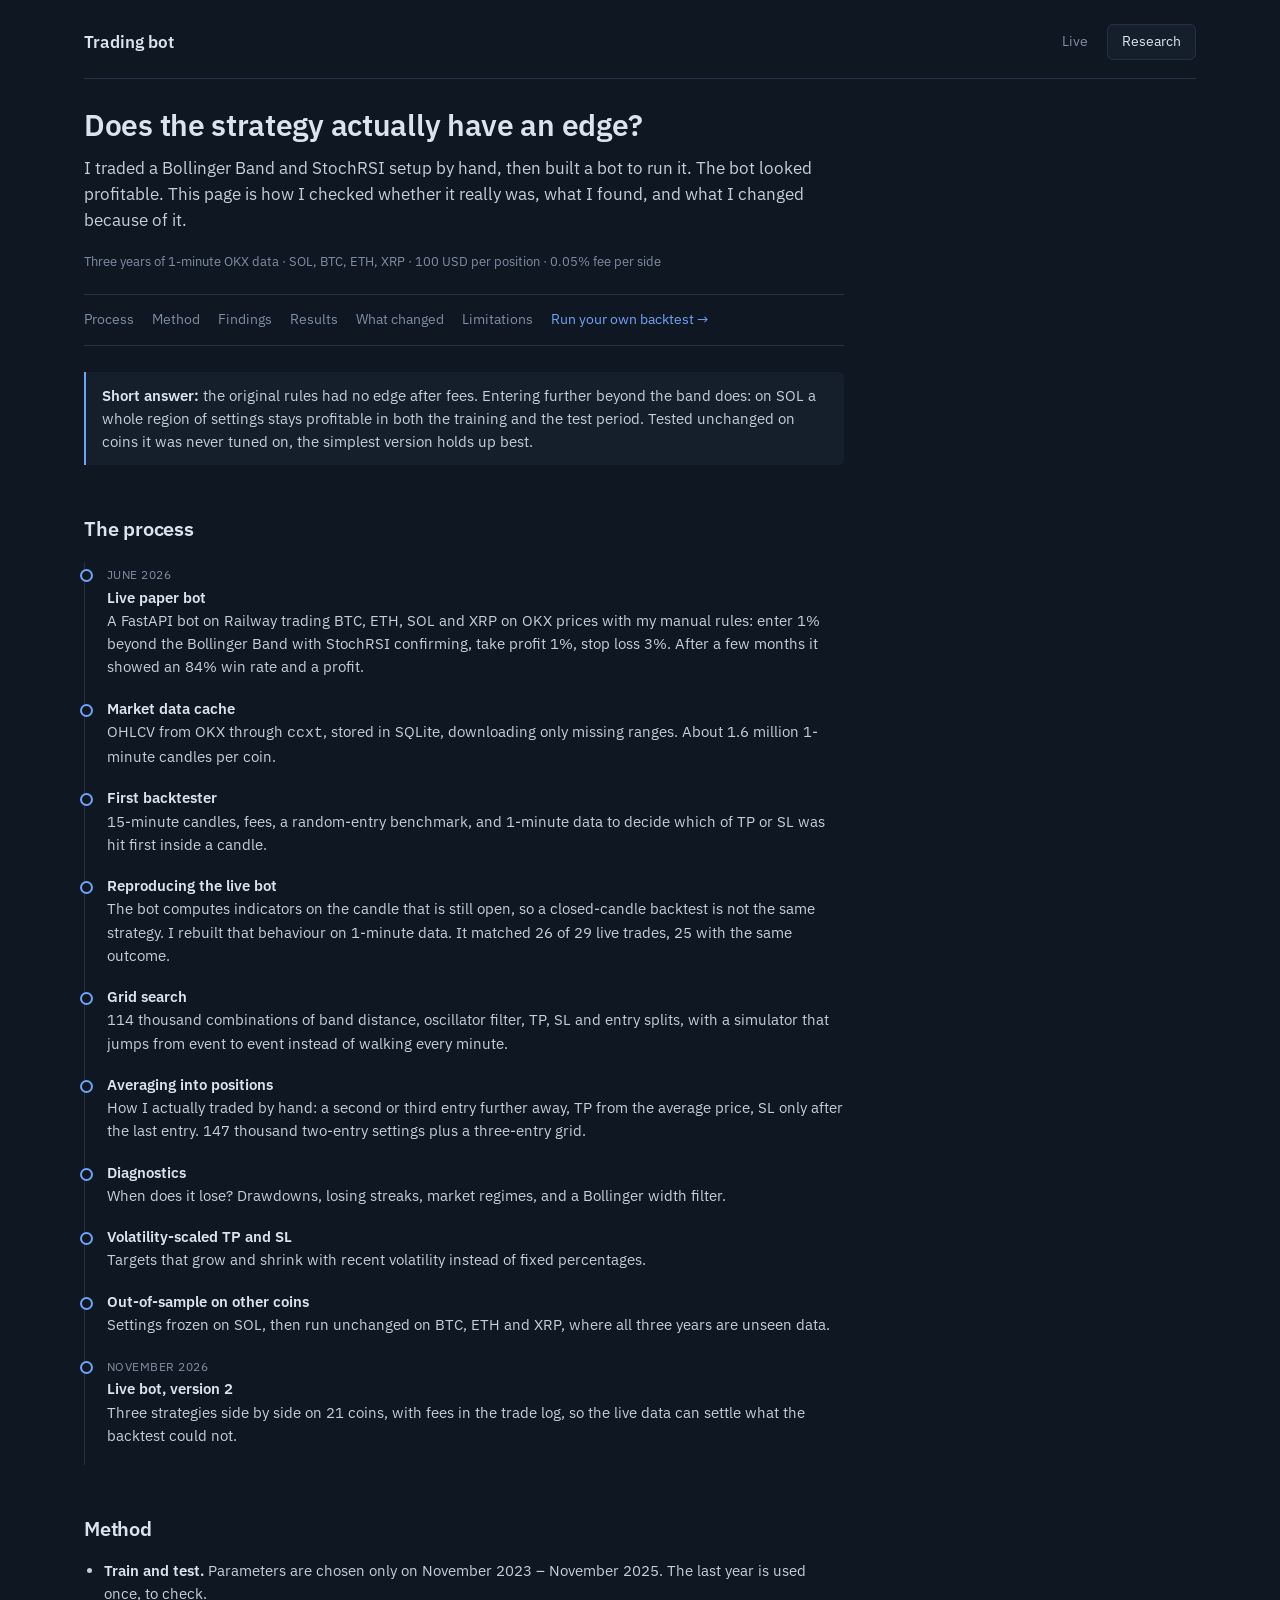
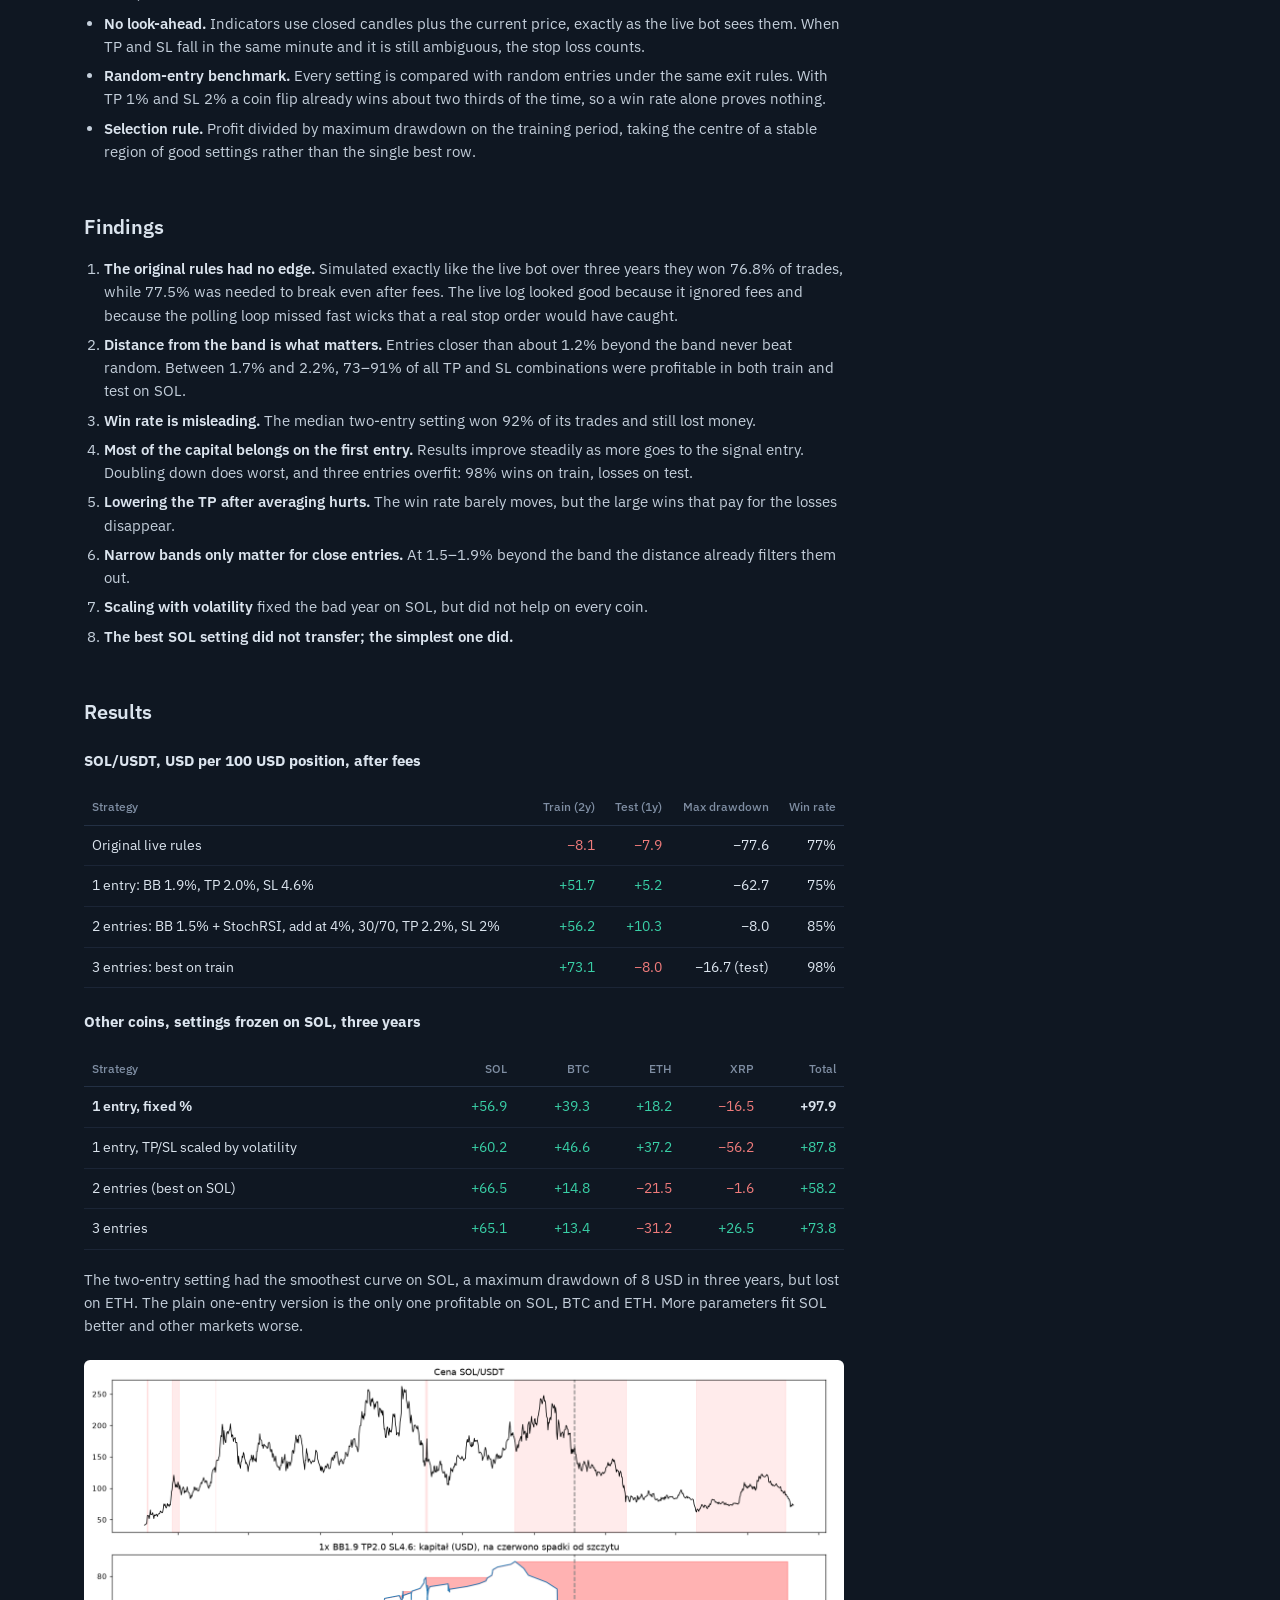
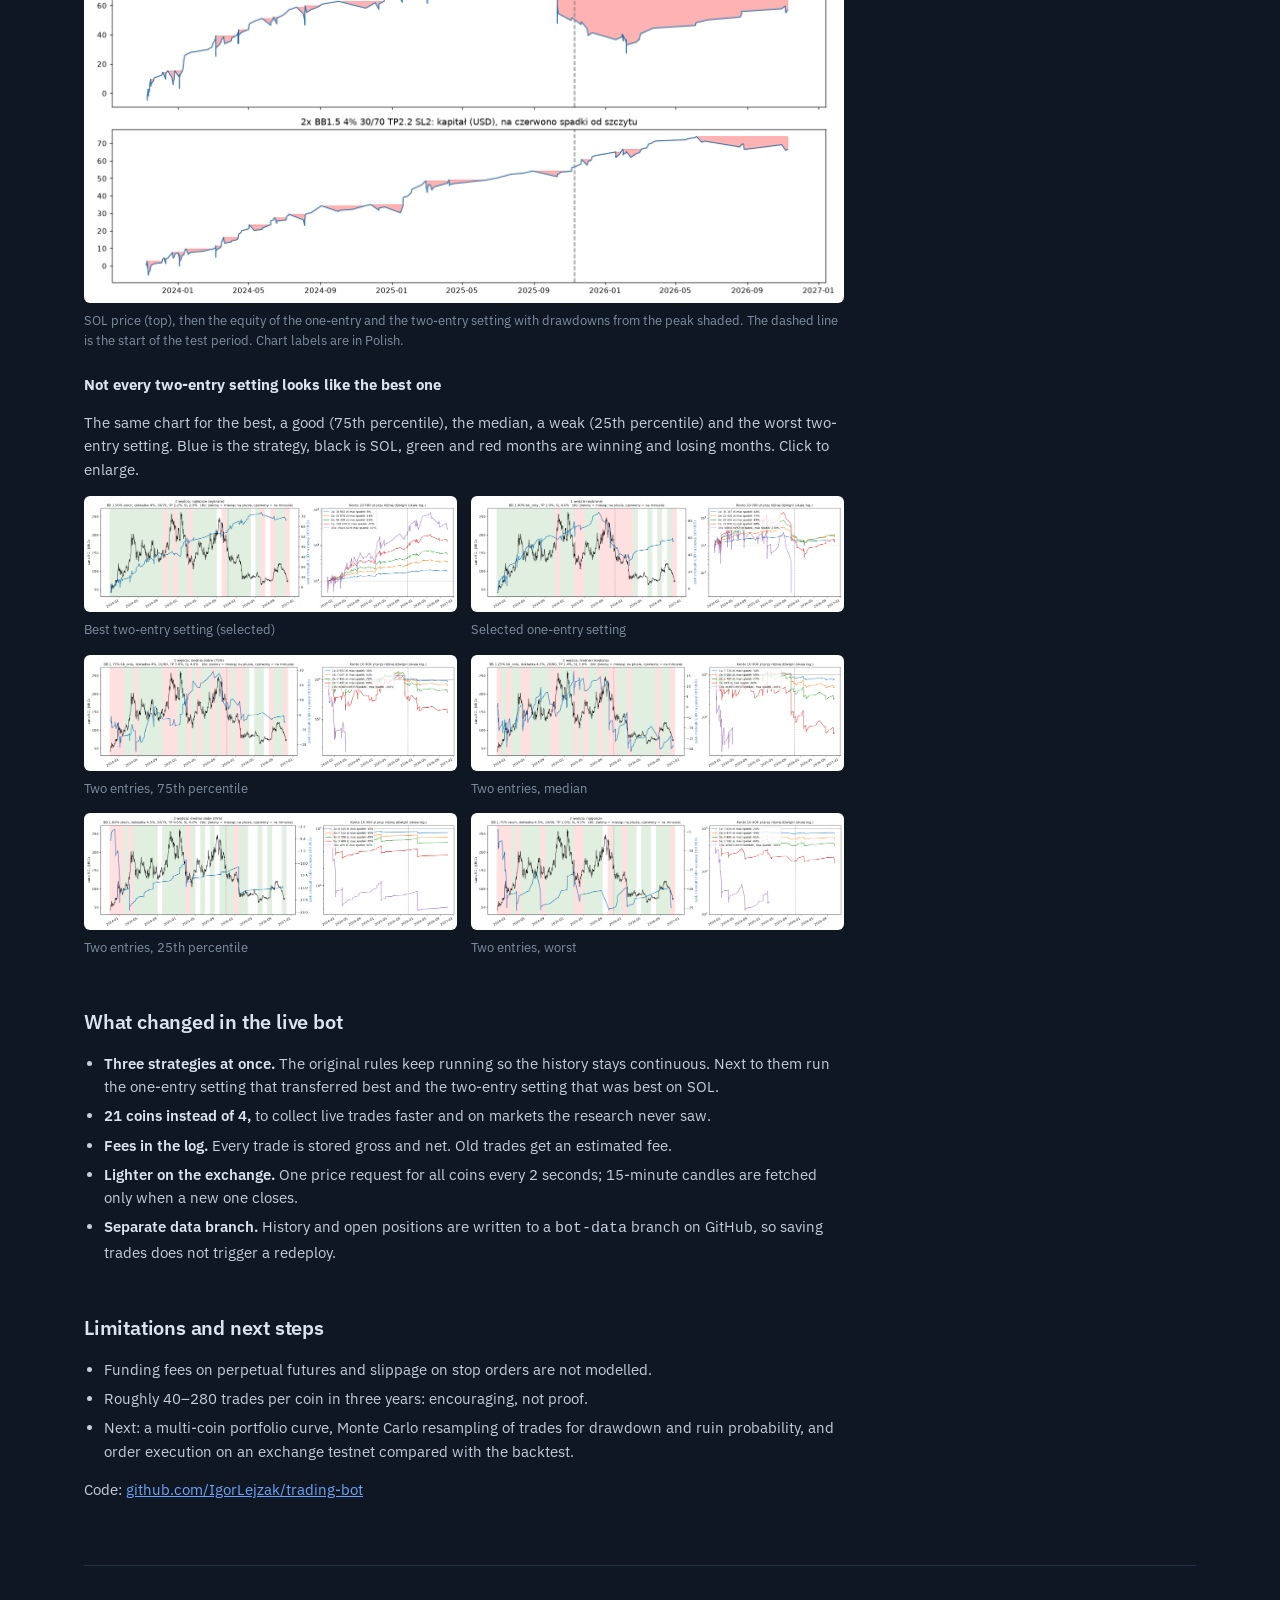
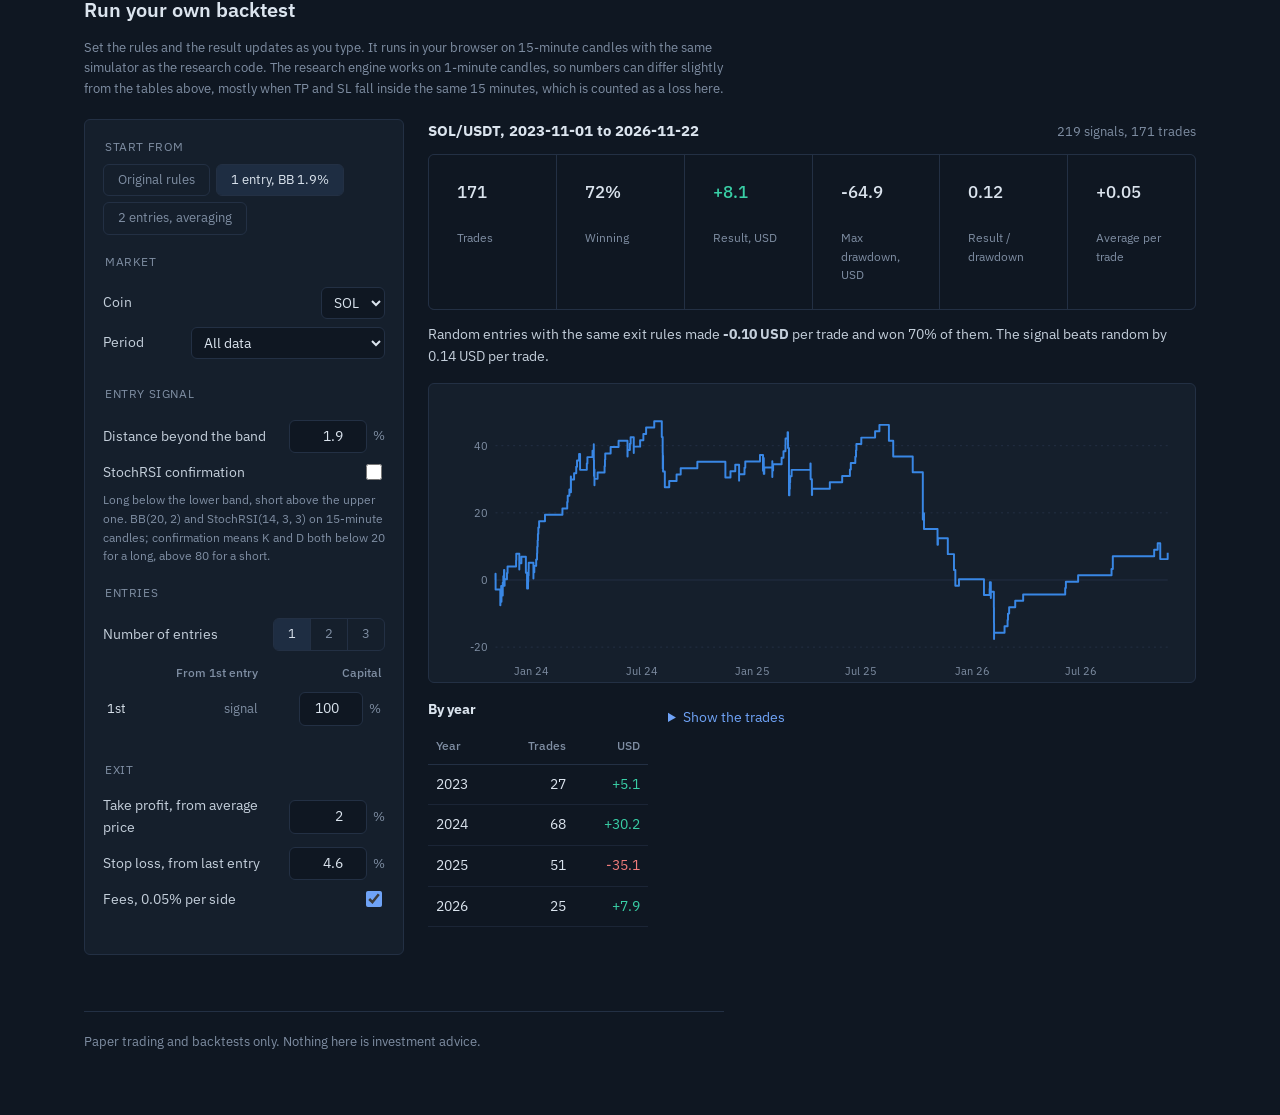
==== research.html @ 6f4e33ee "Live page simplified, Research page with article and browser backtest" ====
<!doctype html>
<html lang="en">
<head>
<meta charset="utf-8">
<meta name="viewport" content="width=device-width, initial-scale=1">
<title>Research · Trading bot</title>
<link rel="preconnect" href="https://fonts.googleapis.com">
<link rel="preconnect" href="https://fonts.gstatic.com" crossorigin>
<link href="https://fonts.googleapis.com/css2?family=IBM+Plex+Sans:wght@400;500;600&display=swap" rel="stylesheet">
<link rel="stylesheet" href="/static/base.css">
<style>
  .article { max-width: 760px; }
  .hero { padding: 28px 0 8px; }
  .hero h1 { font-size: 30px; line-height: 1.2; margin-bottom: 12px; }
  .lead { font-size: 17px; color: var(--text); margin: 0 0 18px; }
  .meta { color: var(--muted); font-size: 13px; }
  .toc { display: flex; gap: 8px 18px; flex-wrap: wrap; font-size: 14px; margin: 22px 0 0; padding: 14px 0; border-top: 1px solid var(--line); border-bottom: 1px solid var(--line); }
  .toc a { color: var(--muted); text-decoration: none; }
  .toc a:hover { color: var(--text); }
  .toc a.cta { color: var(--steel); }

  .article h2 { font-size: 20px; margin: 48px 0 12px; letter-spacing: -.01em; }
  .article h3 { font-size: 15px; margin: 22px 0 6px; }
  .article p, .article li { color: #c4cfdb; }
  .article strong { color: var(--text); font-weight: 600; }
  .article ul, .article ol { padding-left: 20px; }
  .article li { margin: 6px 0; }

  .steps { list-style: none; padding: 0 !important; margin: 18px 0 0; border-left: 1px solid var(--line); }
  .steps li { position: relative; padding: 0 0 18px 22px; margin: 0 !important; }
  .steps li::before { content: ""; position: absolute; left: -5px; top: 7px; width: 9px; height: 9px; border-radius: 50%;
                      background: var(--ink); border: 2px solid var(--steel); }
  .steps .when { color: var(--muted); font-size: 12px; text-transform: uppercase; letter-spacing: .04em; }
  .steps b { display: block; color: var(--text); font-weight: 600; }

  .callout { border-left: 2px solid var(--steel); background: var(--panel); padding: 12px 16px; border-radius: 0 var(--radius) var(--radius) 0; margin: 18px 0; }
  .callout p { margin: 0; }
  .wide { margin: 18px 0; overflow-x: auto; }
  .wide table td, .wide table th { white-space: nowrap; }
  figure { margin: 22px 0; }
  figure img { width: 100%; display: block; border-radius: var(--radius); background: #fff; }
  figcaption { color: var(--muted); font-size: 13px; margin-top: 8px; }
  .gallery { display: grid; grid-template-columns: 1fr 1fr; gap: 14px; }
  .gallery figure { margin: 0; }
  .gallery img { cursor: zoom-in; }

  /* backtest */
  #backtest { margin-top: 64px; padding-top: 28px; border-top: 1px solid var(--line); scroll-margin-top: 16px; }
  #backtest > h2 { font-size: 20px; margin-bottom: 6px; }
  .bt { display: grid; grid-template-columns: 320px 1fr; gap: 24px; margin-top: 20px; align-items: start; }
  .form { padding: 18px; }
  .form fieldset { border: 0; padding: 0; margin: 0 0 18px; }
  .form legend { font-size: 12px; color: var(--muted); text-transform: uppercase; letter-spacing: .05em; margin-bottom: 8px; }
  .row { display: flex; justify-content: space-between; align-items: center; gap: 12px; margin: 8px 0; font-size: 14px; }
  .row label { color: #c4cfdb; }
  .num-in { display: inline-flex; align-items: center; gap: 6px; color: var(--muted); font-size: 13px; }
  .num-in input, select { width: 78px; background: var(--ink); color: var(--text); border: 1px solid var(--line); border-radius: var(--radius);
                          padding: 5px 8px; font: inherit; font-size: 14px; text-align: right; }
  select { width: auto; text-align: left; }
  input[type=checkbox] { accent-color: var(--steel); width: 16px; height: 16px; }
  .entries-table { width: 100%; font-size: 13px; }
  .entries-table td, .entries-table th { padding: 5px 4px; border: 0; }
  .entries-table input { width: 64px; }
  .warn { color: var(--down); font-size: 12px; min-height: 1em; }
  .presets { display: flex; gap: 6px; flex-wrap: wrap; }
  .hint { color: var(--muted); font-size: 12px; margin: 2px 0 0; }

  .res-head { display: flex; justify-content: space-between; align-items: baseline; gap: 12px; flex-wrap: wrap; margin-bottom: 12px; }
  .res-head h3 { margin: 0; font-size: 15px; }
  .bt .stats { grid-template-columns: repeat(6, 1fr); }
  .eq { height: 300px; margin: 16px 0; padding-top: 6px; }
  .verdict { margin: 14px 0 0; font-size: 14px; color: #c4cfdb; }
  .two { display: grid; grid-template-columns: 220px 1fr; gap: 20px; }
  .trades-scroll { max-height: 300px; overflow: auto; }
  details summary { cursor: pointer; color: var(--steel); font-size: 14px; margin: 8px 0; }

  dialog { border: 0; padding: 0; background: transparent; max-width: 96vw; }
  dialog::backdrop { background: rgba(5, 10, 16, .85); }
  dialog img { max-width: 96vw; max-height: 92vh; display: block; background: #fff; border-radius: var(--radius); }

  @media (max-width: 900px) {
    .bt, .two { grid-template-columns: 1fr; }
    .bt .stats { grid-template-columns: repeat(3, 1fr); }
    .gallery { grid-template-columns: 1fr; }
  }
</style>
</head>
<body>
<div class="wrap">
  <div class="topbar">
    <a class="brand" href="/dashboard-research/static">Trading bot</a>
    <nav class="nav"><a href="/dashboard-research/static">Live</a><a href="/research" aria-current="page">Research</a></nav>
  </div>

  <div class="article">
    <div class="hero">
      <h1>Does the strategy actually have an edge?</h1>
      <p class="lead">I traded a Bollinger Band and StochRSI setup by hand, then built a bot to run it. The bot looked profitable.
        This page is how I checked whether it really was, what I found, and what I changed because of it.</p>
      <div class="meta">Three years of 1-minute OKX data · SOL, BTC, ETH, XRP · 100 USD per position · 0.05% fee per side</div>
      <nav class="toc">
        <a href="#process">Process</a><a href="#method">Method</a><a href="#findings">Findings</a>
        <a href="#results">Results</a><a href="#changes">What changed</a><a href="#limits">Limitations</a>
        <a href="#backtest" class="cta">Run your own backtest →</a>
      </nav>
    </div>

    <div class="callout"><p><strong>Short answer:</strong> the original rules had no edge after fees. Entering further beyond the band
      does: on SOL a whole region of settings stays profitable in both the training and the test period. Tested unchanged on coins
      it was never tuned on, the simplest version holds up best.</p></div>

    <h2 id="process">The process</h2>
    <ol class="steps">
      <li><span class="when">June 2026</span><b>Live paper bot</b>
        A FastAPI bot on Railway trading BTC, ETH, SOL and XRP on OKX prices with my manual rules: enter 1% beyond the Bollinger Band
        with StochRSI confirming, take profit 1%, stop loss 3%. After a few months it showed an 84% win rate and a profit.</li>
      <li><b>Market data cache</b>
        OHLCV from OKX through <code>ccxt</code>, stored in SQLite, downloading only missing ranges. About 1.6 million 1-minute candles per coin.</li>
      <li><b>First backtester</b>
        15-minute candles, fees, a random-entry benchmark, and 1-minute data to decide which of TP or SL was hit first inside a candle.</li>
      <li><b>Reproducing the live bot</b>
        The bot computes indicators on the candle that is still open, so a closed-candle backtest is not the same strategy.
        I rebuilt that behaviour on 1-minute data. It matched 26 of 29 live trades, 25 with the same outcome.</li>
      <li><b>Grid search</b>
        114 thousand combinations of band distance, oscillator filter, TP, SL and entry splits, with a simulator that jumps from
        event to event instead of walking every minute.</li>
      <li><b>Averaging into positions</b>
        How I actually traded by hand: a second or third entry further away, TP from the average price, SL only after the last entry.
        147 thousand two-entry settings plus a three-entry grid.</li>
      <li><b>Diagnostics</b>
        When does it lose? Drawdowns, losing streaks, market regimes, and a Bollinger width filter.</li>
      <li><b>Volatility-scaled TP and SL</b>
        Targets that grow and shrink with recent volatility instead of fixed percentages.</li>
      <li><b>Out-of-sample on other coins</b>
        Settings frozen on SOL, then run unchanged on BTC, ETH and XRP, where all three years are unseen data.</li>
      <li><span class="when">November 2026</span><b>Live bot, version 2</b>
        Three strategies side by side on 21 coins, with fees in the trade log, so the live data can settle what the backtest could not.</li>
    </ol>

    <h2 id="method">Method</h2>
    <ul>
      <li><strong>Train and test.</strong> Parameters are chosen only on November 2023 – November 2025. The last year is used once, to check.</li>
      <li><strong>No look-ahead.</strong> Indicators use closed candles plus the current price, exactly as the live bot sees them.
        When TP and SL fall in the same minute and it is still ambiguous, the stop loss counts.</li>
      <li><strong>Random-entry benchmark.</strong> Every setting is compared with random entries under the same exit rules.
        With TP 1% and SL 2% a coin flip already wins about two thirds of the time, so a win rate alone proves nothing.</li>
      <li><strong>Selection rule.</strong> Profit divided by maximum drawdown on the training period, taking the centre of a stable
        region of good settings rather than the single best row.</li>
    </ul>

    <h2 id="findings">Findings</h2>
    <ol>
      <li><strong>The original rules had no edge.</strong> Simulated exactly like the live bot over three years they won 76.8% of trades,
        while 77.5% was needed to break even after fees. The live log looked good because it ignored fees and because the
        polling loop missed fast wicks that a real stop order would have caught.</li>
      <li><strong>Distance from the band is what matters.</strong> Entries closer than about 1.2% beyond the band never beat random.
        Between 1.7% and 2.2%, 73–91% of all TP and SL combinations were profitable in both train and test on SOL.</li>
      <li><strong>Win rate is misleading.</strong> The median two-entry setting won 92% of its trades and still lost money.</li>
      <li><strong>Most of the capital belongs on the first entry.</strong> Results improve steadily as more goes to the signal entry.
        Doubling down does worst, and three entries overfit: 98% wins on train, losses on test.</li>
      <li><strong>Lowering the TP after averaging hurts.</strong> The win rate barely moves, but the large wins that pay for the losses disappear.</li>
      <li><strong>Narrow bands only matter for close entries.</strong> At 1.5–1.9% beyond the band the distance already filters them out.</li>
      <li><strong>Scaling with volatility</strong> fixed the bad year on SOL, but did not help on every coin.</li>
      <li><strong>The best SOL setting did not transfer; the simplest one did.</strong></li>
    </ol>

    <h2 id="results">Results</h2>
    <h3>SOL/USDT, USD per 100 USD position, after fees</h3>
    <div class="wide"><table>
      <thead><tr><th>Strategy</th><th class="num">Train (2y)</th><th class="num">Test (1y)</th><th class="num">Max drawdown</th><th class="num">Win rate</th></tr></thead>
      <tbody>
        <tr><td>Original live rules</td><td class="num down">−8.1</td><td class="num down">−7.9</td><td class="num">−77.6</td><td class="num">77%</td></tr>
        <tr><td>1 entry: BB 1.9%, TP 2.0%, SL 4.6%</td><td class="num up">+51.7</td><td class="num up">+5.2</td><td class="num">−62.7</td><td class="num">75%</td></tr>
        <tr><td>2 entries: BB 1.5% + StochRSI, add at 4%, 30/70, TP 2.2%, SL 2%</td><td class="num up">+56.2</td><td class="num up">+10.3</td><td class="num">−8.0</td><td class="num">85%</td></tr>
        <tr><td>3 entries: best on train</td><td class="num up">+73.1</td><td class="num down">−8.0</td><td class="num">−16.7 (test)</td><td class="num">98%</td></tr>
      </tbody></table></div>

    <h3>Other coins, settings frozen on SOL, three years</h3>
    <div class="wide"><table>
      <thead><tr><th>Strategy</th><th class="num">SOL</th><th class="num">BTC</th><th class="num">ETH</th><th class="num">XRP</th><th class="num">Total</th></tr></thead>
      <tbody>
        <tr><td><strong>1 entry, fixed %</strong></td><td class="num up">+56.9</td><td class="num up">+39.3</td><td class="num up">+18.2</td><td class="num down">−16.5</td><td class="num up"><strong>+97.9</strong></td></tr>
        <tr><td>1 entry, TP/SL scaled by volatility</td><td class="num up">+60.2</td><td class="num up">+46.6</td><td class="num up">+37.2</td><td class="num down">−56.2</td><td class="num up">+87.8</td></tr>
        <tr><td>2 entries (best on SOL)</td><td class="num up">+66.5</td><td class="num up">+14.8</td><td class="num down">−21.5</td><td class="num down">−1.6</td><td class="num up">+58.2</td></tr>
        <tr><td>3 entries</td><td class="num up">+65.1</td><td class="num up">+13.4</td><td class="num down">−31.2</td><td class="num up">+26.5</td><td class="num up">+73.8</td></tr>
      </tbody></table></div>
    <p>The two-entry setting had the smoothest curve on SOL, a maximum drawdown of 8 USD in three years, but lost on ETH.
      The plain one-entry version is the only one profitable on SOL, BTC and ETH. More parameters fit SOL better and other markets worse.</p>

    <figure>
      <img src="/docs/diagnose.png" alt="SOL price, and the equity of the one-entry and two-entry settings with drawdowns shaded" data-zoom>
      <figcaption>SOL price (top), then the equity of the one-entry and the two-entry setting with drawdowns from the peak shaded.
        The dashed line is the start of the test period. Chart labels are in Polish.</figcaption>
    </figure>

    <h3>Not every two-entry setting looks like the best one</h3>
    <p>The same chart for the best, a good (75th percentile), the median, a weak (25th percentile) and the worst two-entry setting.
      Blue is the strategy, black is SOL, green and red months are winning and losing months. Click to enlarge.</p>
    <div class="gallery">
      <figure><img src="/docs/report_1.png" alt="Best two-entry setting" data-zoom><figcaption>Best two-entry setting (selected)</figcaption></figure>
      <figure><img src="/docs/report_2.png" alt="Selected one-entry setting" data-zoom><figcaption>Selected one-entry setting</figcaption></figure>
      <figure><img src="/docs/report_3.png" alt="Two entries, 75th percentile" data-zoom><figcaption>Two entries, 75th percentile</figcaption></figure>
      <figure><img src="/docs/report_4.png" alt="Two entries, median" data-zoom><figcaption>Two entries, median</figcaption></figure>
      <figure><img src="/docs/report_5.png" alt="Two entries, 25th percentile" data-zoom><figcaption>Two entries, 25th percentile</figcaption></figure>
      <figure><img src="/docs/report_6.png" alt="Two entries, worst" data-zoom><figcaption>Two entries, worst</figcaption></figure>
    </div>

    <h2 id="changes">What changed in the live bot</h2>
    <ul>
      <li><strong>Three strategies at once.</strong> The original rules keep running so the history stays continuous. Next to them
        run the one-entry setting that transferred best and the two-entry setting that was best on SOL.</li>
      <li><strong>21 coins instead of 4,</strong> to collect live trades faster and on markets the research never saw.</li>
      <li><strong>Fees in the log.</strong> Every trade is stored gross and net. Old trades get an estimated fee.</li>
      <li><strong>Lighter on the exchange.</strong> One price request for all coins every 2 seconds; 15-minute candles are fetched only when a new one closes.</li>
      <li><strong>Separate data branch.</strong> History and open positions are written to a <code>bot-data</code> branch on GitHub,
        so saving trades does not trigger a redeploy.</li>
    </ul>

    <h2 id="limits">Limitations and next steps</h2>
    <ul>
      <li>Funding fees on perpetual futures and slippage on stop orders are not modelled.</li>
      <li>Roughly 40–280 trades per coin in three years: encouraging, not proof.</li>
      <li>Next: a multi-coin portfolio curve, Monte Carlo resampling of trades for drawdown and ruin probability,
        and order execution on an exchange testnet compared with the backtest.</li>
    </ul>
    <p>Code: <a href="https://github.com/IgorLejzak/trading-bot">github.com/IgorLejzak/trading-bot</a></p>
  </div>

  <!-- ===================================================== backtest -->
  <section id="backtest">
    <h2>Run your own backtest</h2>
    <p class="note" style="max-width:80ch">Set the rules and the result updates as you type. It runs in your browser on 15-minute candles with the
      same simulator as the research code. The research engine works on 1-minute candles, so numbers can differ slightly from the tables above,
      mostly when TP and SL fall inside the same 15 minutes, which is counted as a loss here.</p>

    <div class="bt">
      <form class="form panel" id="form" onsubmit="return false">
        <fieldset>
          <legend>Start from</legend>
          <div class="presets" id="presets"></div>
        </fieldset>
        <fieldset>
          <legend>Market</legend>
          <div class="row"><label for="coin">Coin</label><select id="coin"></select></div>
          <div class="row"><label for="period">Period</label>
            <select id="period"><option value="all">All data</option><option value="train">Train (to Nov 10, 2025)</option><option value="test">Test (from Nov 10, 2025)</option></select></div>
        </fieldset>
        <fieldset>
          <legend>Entry signal</legend>
          <div class="row"><label for="bb">Distance beyond the band</label><span class="num-in"><input id="bb" type="number" step="0.1" min="0" max="10">%</span></div>
          <div class="row"><label for="stoch">StochRSI confirmation</label><input id="stoch" type="checkbox"></div>
          <p class="hint">Long below the lower band, short above the upper one. BB(20, 2) and StochRSI(14, 3, 3) on 15-minute candles; confirmation means K and D both below 20 for a long, above 80 for a short.</p>
        </fieldset>
        <fieldset>
          <legend>Entries</legend>
          <div class="row"><label>Number of entries</label>
            <div class="seg" id="n-entries"><button type="button" data-n="1">1</button><button type="button" data-n="2">2</button><button type="button" data-n="3">3</button></div></div>
          <table class="entries-table"><thead><tr><th></th><th class="num">From 1st entry</th><th class="num">Capital</th></tr></thead><tbody id="entries"></tbody></table>
          <div class="warn" id="split-warn"></div>
        </fieldset>
        <fieldset>
          <legend>Exit</legend>
          <div class="row"><label for="tp">Take profit, from average price</label><span class="num-in"><input id="tp" type="number" step="0.1" min="0.1">%</span></div>
          <div class="row"><label for="sl">Stop loss, from last entry</label><span class="num-in"><input id="sl" type="number" step="0.1" min="0.1">%</span></div>
          <p class="hint" id="sl-hint"></p>
          <div class="row"><label for="fee">Fees, 0.05% per side</label><input id="fee" type="checkbox" checked></div>
        </fieldset>
      </form>

      <div>
        <div class="res-head"><h3 id="res-title">Result</h3><span class="note" id="res-meta"></span></div>
        <div class="stats" id="res-stats"><div><div class="v">–</div><div class="k">Loading data</div></div></div>
        <p class="verdict" id="verdict"></p>
        <div class="eq lc panel" id="eq"></div>
        <div class="two">
          <div>
            <h3 style="font-size:14px;margin:0 0 8px">By year</h3>
            <table><thead><tr><th>Year</th><th class="num">Trades</th><th class="num">USD</th></tr></thead><tbody id="years"></tbody></table>
          </div>
          <div>
            <details><summary>Show the trades</summary>
              <div class="trades-scroll"><table>
                <thead><tr><th>Opened</th><th>Side</th><th class="num">Avg entry</th><th class="num">Exit</th><th class="num">Fills</th><th class="num">USD</th></tr></thead>
                <tbody id="trades"></tbody></table></div>
            </details>
          </div>
        </div>
      </div>
    </div>
  </section>

  <footer>Paper trading and backtests only. Nothing here is investment advice.</footer>
</div>

<dialog id="zoom"><img alt=""></dialog>

<script src="/static/linechart.js"></script>
<script src="/static/backtest.js"></script>
<script>
const TEST_START = Date.UTC(2025, 10, 10);
const PRESETS = {
  "Original rules": { bb: 1.0, stoch: true, n: 1, dists: [], split: [100], tp: 1.0, sl: 3.0 },
  "1 entry, BB 1.9%": { bb: 1.9, stoch: false, n: 1, dists: [], split: [100], tp: 2.0, sl: 4.6 },
  "2 entries, averaging": { bb: 1.5, stoch: true, n: 2, dists: [4.0], split: [30, 70], tp: 2.2, sl: 2.0 },
};
const fmt = (v, d = 2) => Number(v).toLocaleString("en-US", { minimumFractionDigits: d, maximumFractionDigits: d });
const signed = (v, d = 2) => (v > 0 ? "+" : "") + fmt(v, d);
const priceFmt = v => v >= 1000 ? fmt(v, 1) : v >= 10 ? fmt(v, 2) : fmt(v, 4);
const $ = id => document.getElementById(id);
const cache = {};
let P = structuredClone(PRESETS["1 entry, BB 1.9%"]), activePreset = "1 entry, BB 1.9%";

// powiększanie wykresów
document.querySelectorAll("[data-zoom]").forEach(img => img.onclick = () => {
  const d = $("zoom"); d.querySelector("img").src = img.src; d.showModal();
});
$("zoom").onclick = () => $("zoom").close();

function fillForm() {
  $("bb").value = P.bb; $("stoch").checked = P.stoch; $("tp").value = P.tp; $("sl").value = P.sl;
  document.querySelectorAll("#n-entries button").forEach(b => b.setAttribute("aria-pressed", Number(b.dataset.n) === P.n));
  const rows = [];
  for (let k = 0; k < P.n; k++)
    rows.push(`<tr><td>${["1st", "2nd", "3rd"][k]}</td>
      <td class="num">${k === 0 ? '<span class="note">signal</span>' : `<span class="num-in"><input type="number" step="0.5" min="0.1" data-d="${k - 1}" value="${P.dists[k - 1]}">%</span>`}</td>
      <td class="num"><span class="num-in"><input type="number" step="5" min="1" max="100" data-w="${k}" value="${P.split[k]}">%</span></td></tr>`);
  $("entries").innerHTML = rows.join("");
  $("sl-hint").textContent = P.n > 1 ? "The stop loss is placed only after the last entry has filled. Until then the position waits for the next entry." : "";
  document.querySelectorAll("#presets button").forEach(b => b.setAttribute("aria-pressed", b.dataset.p === activePreset));
}

function readForm() {
  P.bb = +$("bb").value; P.stoch = $("stoch").checked; P.tp = +$("tp").value; P.sl = +$("sl").value;
  document.querySelectorAll("[data-d]").forEach(i => P.dists[+i.dataset.d] = +i.value);
  document.querySelectorAll("[data-w]").forEach(i => P.split[+i.dataset.w] = +i.value);
}

function setEntries(n) {
  const defaults = { 1: { dists: [], split: [100] }, 2: { dists: [4], split: [30, 70] }, 3: { dists: [2, 5], split: [30, 30, 40] } };
  P.n = n; P.dists = (P.dists.length >= n - 1 ? P.dists.slice(0, n - 1) : defaults[n].dists);
  P.split = P.split.length === n ? P.split : defaults[n].split.slice();
  activePreset = null; fillForm(); run();
}

$("presets").innerHTML = Object.keys(PRESETS).map(k => `<div class="seg"><button type="button" data-p="${k}">${k}</button></div>`).join("");
document.querySelectorAll("#presets button").forEach(b => b.onclick = () => { P = structuredClone(PRESETS[b.dataset.p]); activePreset = b.dataset.p; fillForm(); run(); });
document.querySelectorAll("#n-entries button").forEach(b => b.onclick = () => setEntries(Number(b.dataset.n)));
let tmr;
$("form").addEventListener("input", () => { activePreset = null; document.querySelectorAll("#presets button").forEach(b => b.setAttribute("aria-pressed", false)); clearTimeout(tmr); tmr = setTimeout(() => { readForm(); run(); }, 250); });

async function loadCoin(coin) {
  if (!cache[coin]) cache[coin] = fetch(`/data/web/${coin}.json`).then(r => { if (!r.ok) throw new Error(r.status); return r.json(); })
    .then(J => ({ t0: J.t0, step: J.step, o: Float64Array.from(J.o), h: Float64Array.from(J.h), l: Float64Array.from(J.l), c: Float64Array.from(J.c) }));
  return cache[coin];
}

async function run() {
  const coin = $("coin").value;
  if (!coin) return;
  const sum = P.split.slice(0, P.n).reduce((a, b) => a + b, 0);
  $("split-warn").textContent = Math.abs(sum - 100) > 0.01 ? `Capital adds up to ${fmt(sum, 0)}%; it is scaled to 100% for the test.` : "";
  const bad = !(P.bb >= 0 && P.tp > 0 && P.sl > 0) || P.dists.slice(0, P.n - 1).some(d => !(d > 0)) || P.split.slice(0, P.n).some(w => !(w > 0));
  if (bad) { $("verdict").textContent = "Fill in every field with a positive number."; return; }
  let D;
  try { D = await loadCoin(coin); }
  catch (e) { $("res-stats").innerHTML = `<div><div class="v">–</div><div class="k">No data for ${coin} on the server</div></div>`; return; }
  const period = $("period").value;
  const from = period === "test" ? TEST_START : D.t0, to = period === "train" ? TEST_START : Infinity;
  const weights = P.split.slice(0, P.n).map(w => w / sum);
  const r = BT.backtest(D, { bb: P.bb / 100, stoch: P.stoch, tp: P.tp / 100, sl: P.sl / 100, weights,
                             dists: P.dists.slice(0, P.n - 1).map(d => d / 100), fee: $("fee").checked ? 0.0005 : 0, capital: 100, from, to });
  const end = Math.min(to, D.t0 + (D.c.length - 1) * D.step);
  const d0 = new Date(Math.max(from, D.t0)).toISOString().slice(0, 10), d1 = new Date(end).toISOString().slice(0, 10);
  $("res-title").textContent = `${coin}/USDT, ${d0} to ${d1}`;
  $("res-meta").textContent = `${r.signals} signals, ${r.trades} trades`;
  const per = r.trades ? r.net / r.trades : 0;
  const ratio = r.maxDd < 0 ? r.net / -r.maxDd : null;
  $("res-stats").innerHTML = [
    [r.trades, "Trades"],
    [r.trades ? Math.round(r.wins / r.trades * 100) + "%" : "–", "Winning"],
    [`<span class="${r.net >= 0 ? "up" : "down"}">${signed(r.net, 1)}</span>`, "Result, USD"],
    [fmt(r.maxDd, 1), "Max drawdown, USD"],
    [ratio == null ? "–" : fmt(ratio, 2), "Result / drawdown"],
    [r.trades ? signed(per) : "–", "Average per trade"],
  ].map(([v, k]) => `<div><div class="v">${v}</div><div class="k">${k}</div></div>`).join("");
  $("verdict").innerHTML = r.trades
    ? `Random entries with the same exit rules made <b>${signed(r.random.perTrade)} USD</b> per trade and won ${Math.round(r.random.winRate * 100)}% of them. ` +
      (per > r.random.perTrade ? `The signal beats random by ${fmt(per - r.random.perTrade)} USD per trade.` : `The signal does <b>not</b> beat random entries.`) +
      (P.n > 1 ? ` On average ${fmt(r.avgFills, 2)} of ${P.n} entries filled.` : "")
    : "No trades in this period with these rules.";
  lineChart($("eq"), [{ name: "Result", color: "var(--s1)", pts: r.curve }], { base: 0, fmt: v => signed(v) + " USD" });
  $("years").innerHTML = Object.entries(r.years).map(([y, v]) =>
    `<tr><td>${y}</td><td class="num">${v.trades}</td><td class="num ${v.pnl >= 0 ? "up" : "down"}">${signed(v.pnl, 1)}</td></tr>`).join("");
  $("trades").innerHTML = r.list.slice().reverse().map((t, n) => {
    const v = r.netList[r.list.length - 1 - n];
    return `<tr><td>${new Date(D.t0 + t.i * D.step).toISOString().slice(0, 16).replace("T", " ")}</td>
      <td class="${t.side === 1 ? "pos-long" : "pos-short"}">${t.side === 1 ? "Long" : "Short"}</td>
      <td class="num">${priceFmt(t.avg)}</td><td class="num">${priceFmt(t.exit)}</td><td class="num">${t.fills}</td>
      <td class="num ${v >= 0 ? "up" : "down"}">${signed(v)}</td></tr>`;
  }).join("");
}
$("coin").onchange = run; $("period").onchange = run;
let rz; window.addEventListener("resize", () => { clearTimeout(rz); rz = setTimeout(run, 200); });

fillForm();
fetch("/data/web/index.json").then(r => r.json()).then(coins => {
  $("coin").innerHTML = coins.map(c => `<option${c === "SOL" ? " selected" : ""}>${c}</option>`).join("");
  run();
}).catch(() => { $("res-stats").innerHTML = '<div><div class="v">–</div><div class="k">Backtest data is not available</div></div>'; });
</script>
</body>
</html>
---- static/base.css ----
/* wspólne style dashboardu i strony Research */
:root {
  --ink: #0f1722;        /* tło */
  --panel: #151f2c;      /* powierzchnie */
  --line: #233044;       /* linie */
  --text: #dbe4ee;
  --muted: #7f8ea3;
  --steel: #6fa3f7;      /* akcent interfejsu */
  --up: #39cfa6;         /* long / zysk */
  --down: #ef7b7b;       /* short / strata */
  --s1: #3987e5; --s2: #d95926; --s3: #199e70;   /* strategie (paleta sprawdzona walidatorem na tle --panel) */
  --radius: 6px;
}
* { box-sizing: border-box; }
html { background: var(--ink); }
body { margin: 0; color: var(--text); background: var(--ink); font: 15px/1.55 "IBM Plex Sans", system-ui, sans-serif;
       font-variant-numeric: tabular-nums; }
.wrap { max-width: 1160px; margin: 0 auto; padding: 24px 24px 64px; }
a { color: var(--steel); }
:focus-visible { outline: 2px solid var(--steel); outline-offset: 2px; }

/* górny pasek */
.topbar { display: flex; justify-content: space-between; align-items: center; gap: 16px; padding-bottom: 18px; border-bottom: 1px solid var(--line); }
.brand { font-weight: 600; font-size: 17px; color: var(--text); text-decoration: none; }
.nav { display: flex; gap: 4px; }
.nav a { color: var(--muted); text-decoration: none; font-size: 14px; padding: 6px 14px; border-radius: var(--radius);
         border: 1px solid transparent; }
.nav a:hover { color: var(--text); }
.nav a[aria-current="page"] { color: var(--text); border-color: var(--line); background: var(--panel); }

h1 { margin: 0; font-size: 22px; font-weight: 600; letter-spacing: -.01em; }
h2 { margin: 0 0 14px; font-size: 15px; font-weight: 600; }
section { margin-top: 36px; }
.note { color: var(--muted); font-size: 13px; }

.status { color: var(--muted); font-size: 13px; display: flex; align-items: center; gap: 8px; }
.dot { width: 7px; height: 7px; border-radius: 50%; background: var(--up); flex: none; }
.dot.off { background: var(--down); }

.metrics { display: flex; gap: 32px; flex-wrap: wrap; }
.metric .v { font-size: 20px; font-weight: 500; }
.metric .k { font-size: 12px; color: var(--muted); }

.seg { display: inline-flex; border: 1px solid var(--line); border-radius: var(--radius); overflow: hidden; }
.seg button { background: none; border: 0; color: var(--muted); font: inherit; font-size: 13px; padding: 5px 14px; cursor: pointer; }
.seg button + button { border-left: 1px solid var(--line); }
.seg button[aria-pressed="true"] { color: var(--text); background: rgba(111, 163, 247, .1); }
.swatch { display: inline-block; width: 10px; height: 10px; border-radius: 2px; margin-right: 6px; vertical-align: -1px; }

.panel { border: 1px solid var(--line); border-radius: var(--radius); background: var(--panel); }
.fallback { padding: 24px; color: var(--muted); }

/* tabele i kafelki statystyk */
table { width: 100%; border-collapse: collapse; font-size: 14px; }
th { text-align: left; font-weight: 500; color: var(--muted); font-size: 12px; padding: 8px; border-bottom: 1px solid var(--line); }
td { padding: 9px 8px; border-bottom: 1px solid rgba(35, 48, 68, .6); }
td.num, th.num { text-align: right; }
.pos-long, .up { color: var(--up); } .pos-short, .down { color: var(--down); }
.stats { display: grid; grid-template-columns: repeat(auto-fit, minmax(140px, 1fr)); gap: 1px; background: var(--line);
         border: 1px solid var(--line); border-radius: var(--radius); overflow: hidden; }
.stats div { background: var(--ink); padding: 12px 14px; }
.stats .v { font-size: 17px; font-weight: 500; }
.stats .k { font-size: 12px; color: var(--muted); }
.filters { display: flex; gap: 6px; flex-wrap: wrap; }
.filters button { background: none; border: 1px solid var(--line); color: var(--muted); border-radius: 999px;
                  padding: 3px 12px; font: inherit; font-size: 13px; cursor: pointer; }
.filters button[aria-pressed="true"] { color: var(--text); border-color: var(--steel); }

/* wykres liniowy SVG (portfel, equity z backtestu) */
.lc { position: relative; }
.lc svg { display: block; width: 100%; height: 100%; }
.lc .axis { fill: var(--muted); font-size: 11px; }
.lc .lbl { fill: var(--text); font-size: 12px; }
.tip { position: absolute; pointer-events: none; background: var(--ink); border: 1px solid var(--line); border-radius: var(--radius);
       padding: 8px 10px; font-size: 12px; min-width: 170px; display: none; box-shadow: 0 4px 16px rgba(0,0,0,.35); z-index: 2; }
.tip .t { color: var(--muted); margin-bottom: 4px; }
.tip .r { display: flex; justify-content: space-between; gap: 14px; }
.legend { display: flex; gap: 18px; flex-wrap: wrap; align-items: center; font-size: 13px; color: var(--muted); }
.legend b { color: var(--text); font-weight: 500; }

footer { margin-top: 56px; padding-top: 20px; border-top: 1px solid var(--line); color: var(--muted); font-size: 13px; max-width: 80ch; }
.hide-sm { }
@media (max-width: 760px) { .wrap { padding: 16px 16px 48px; } .hide-sm { display: none; } }
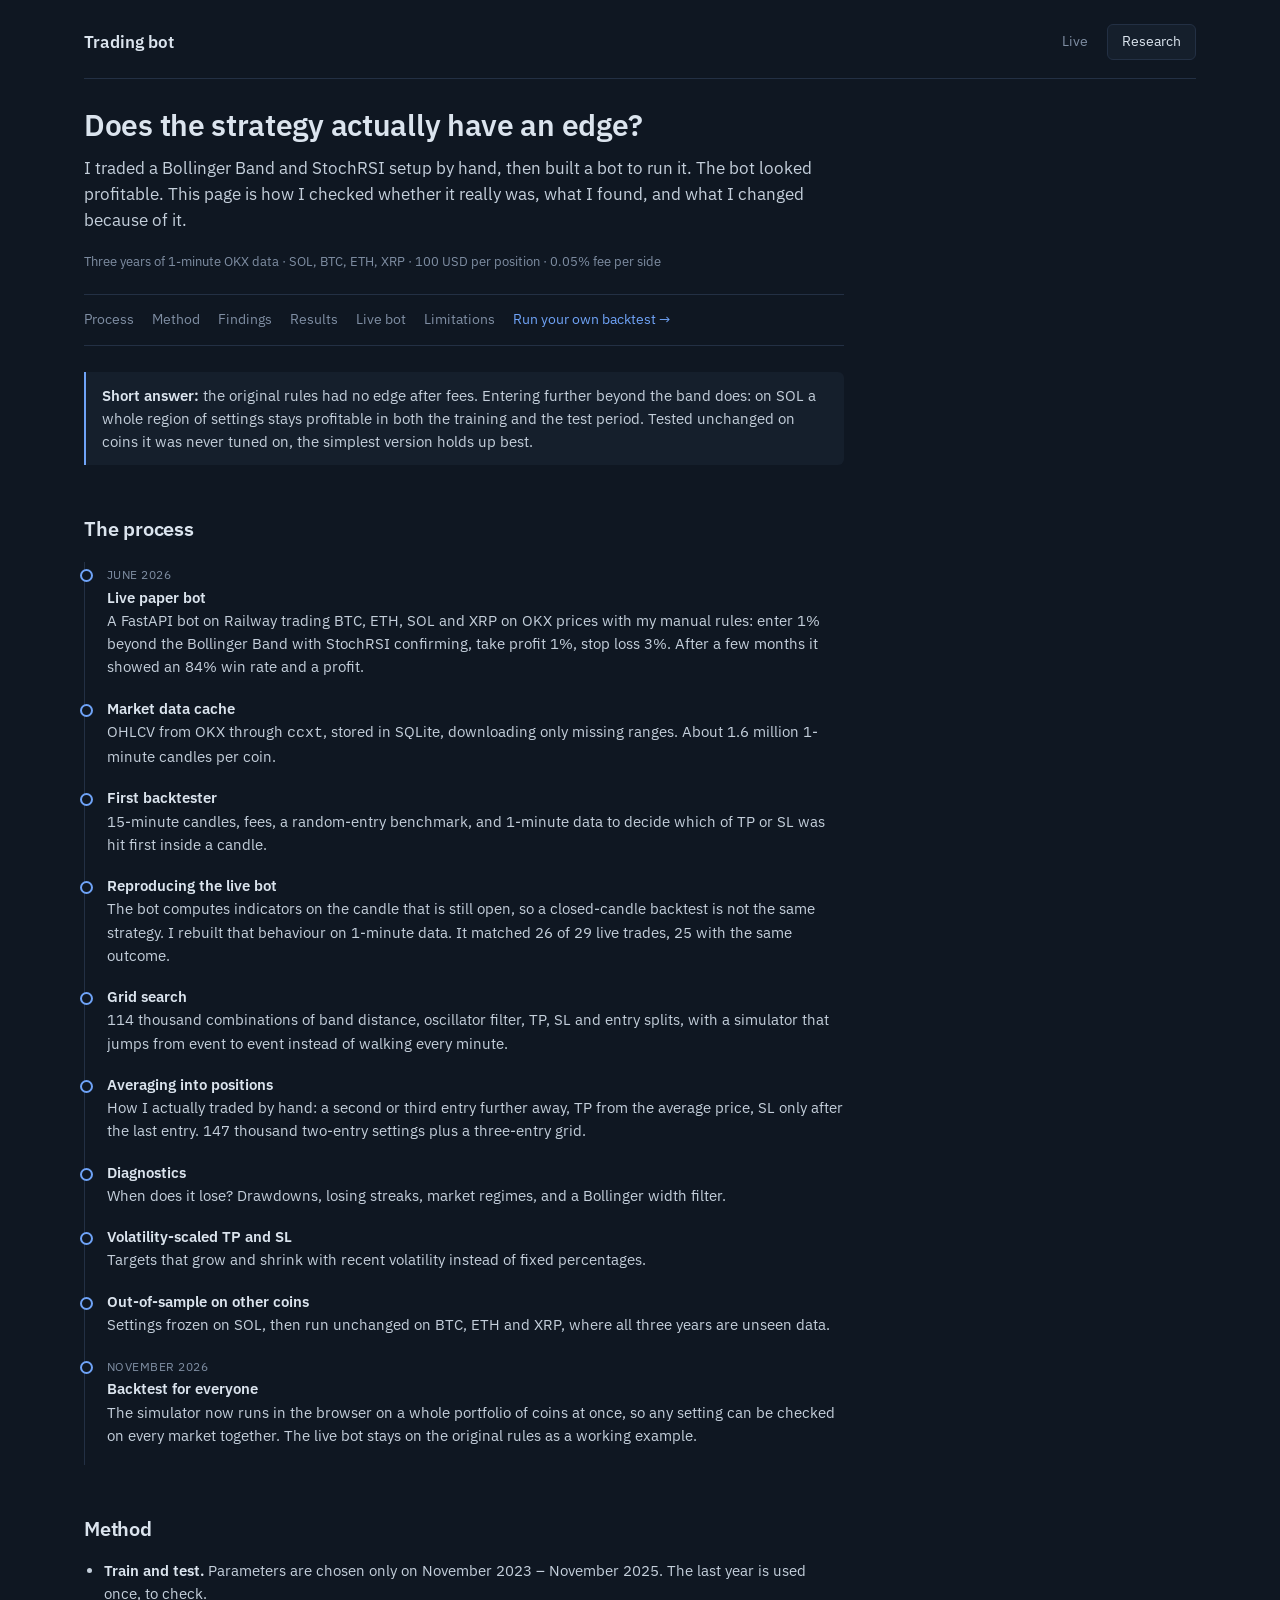
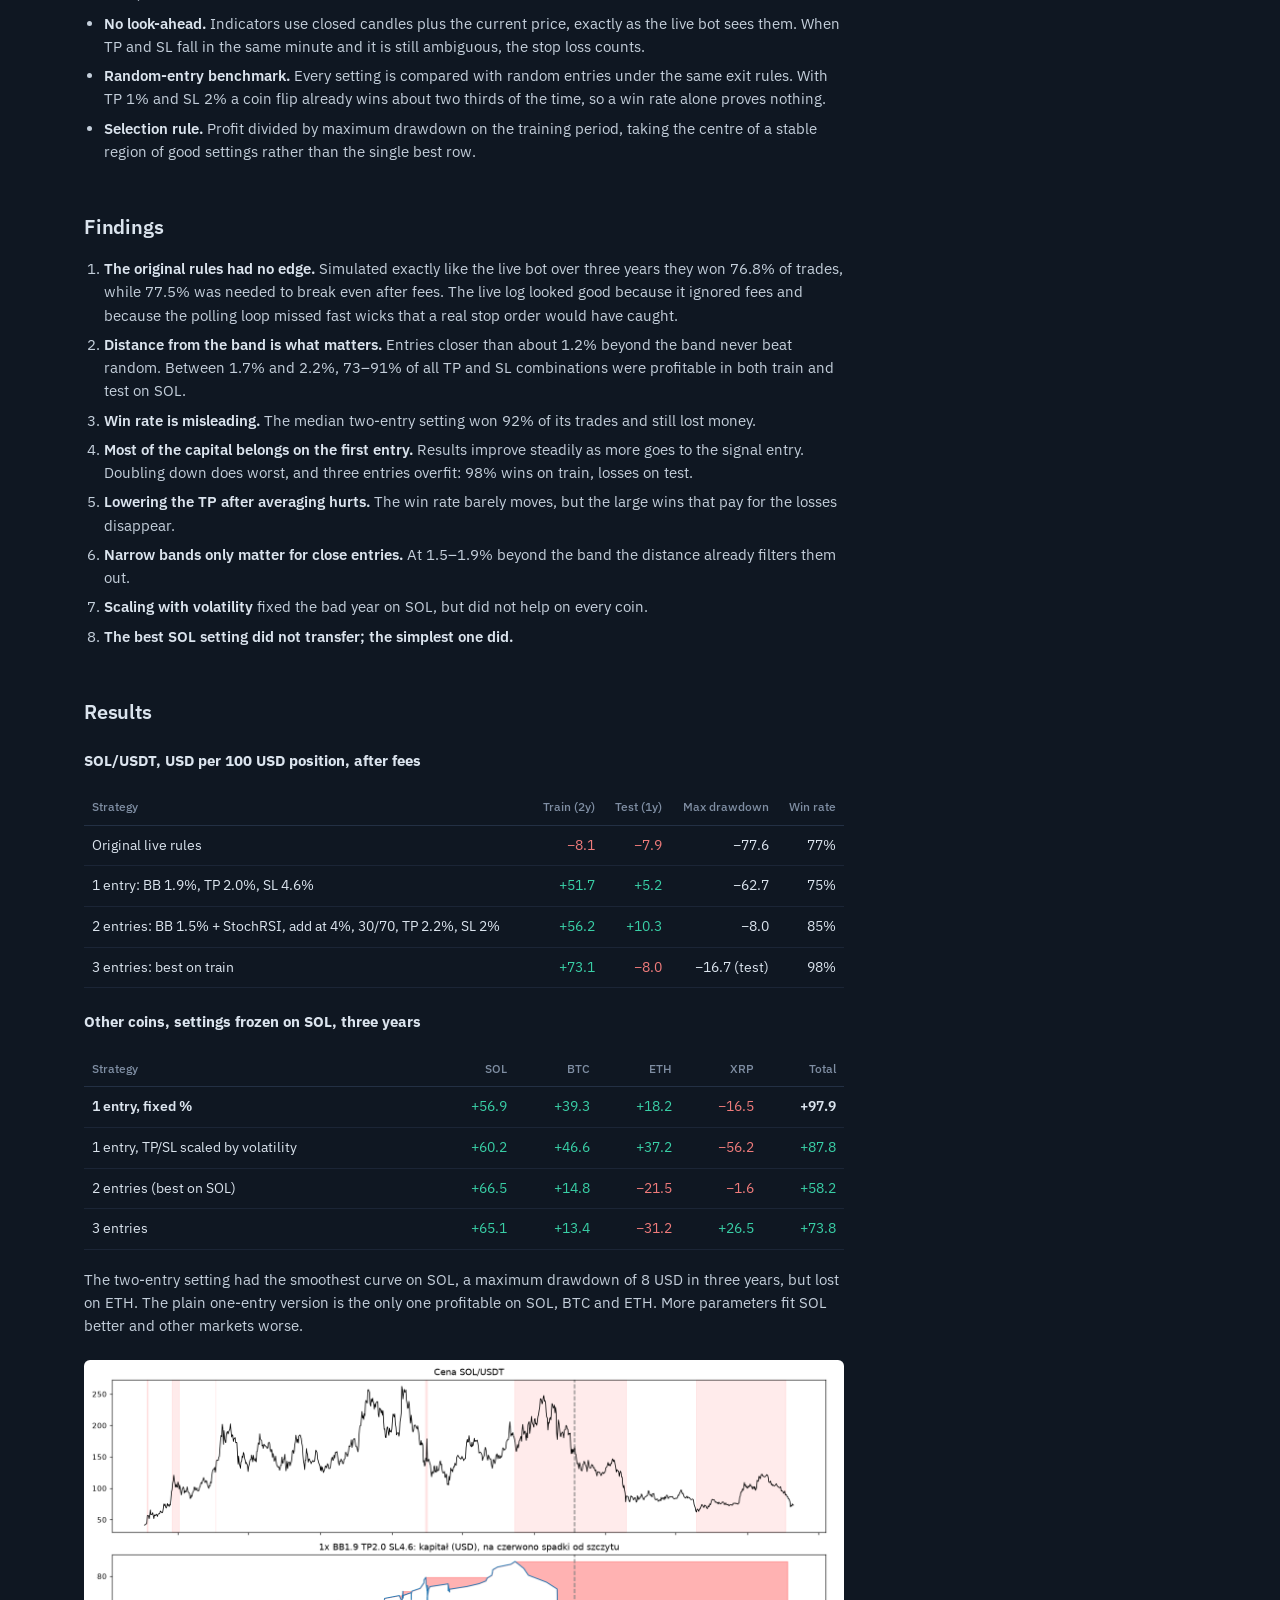
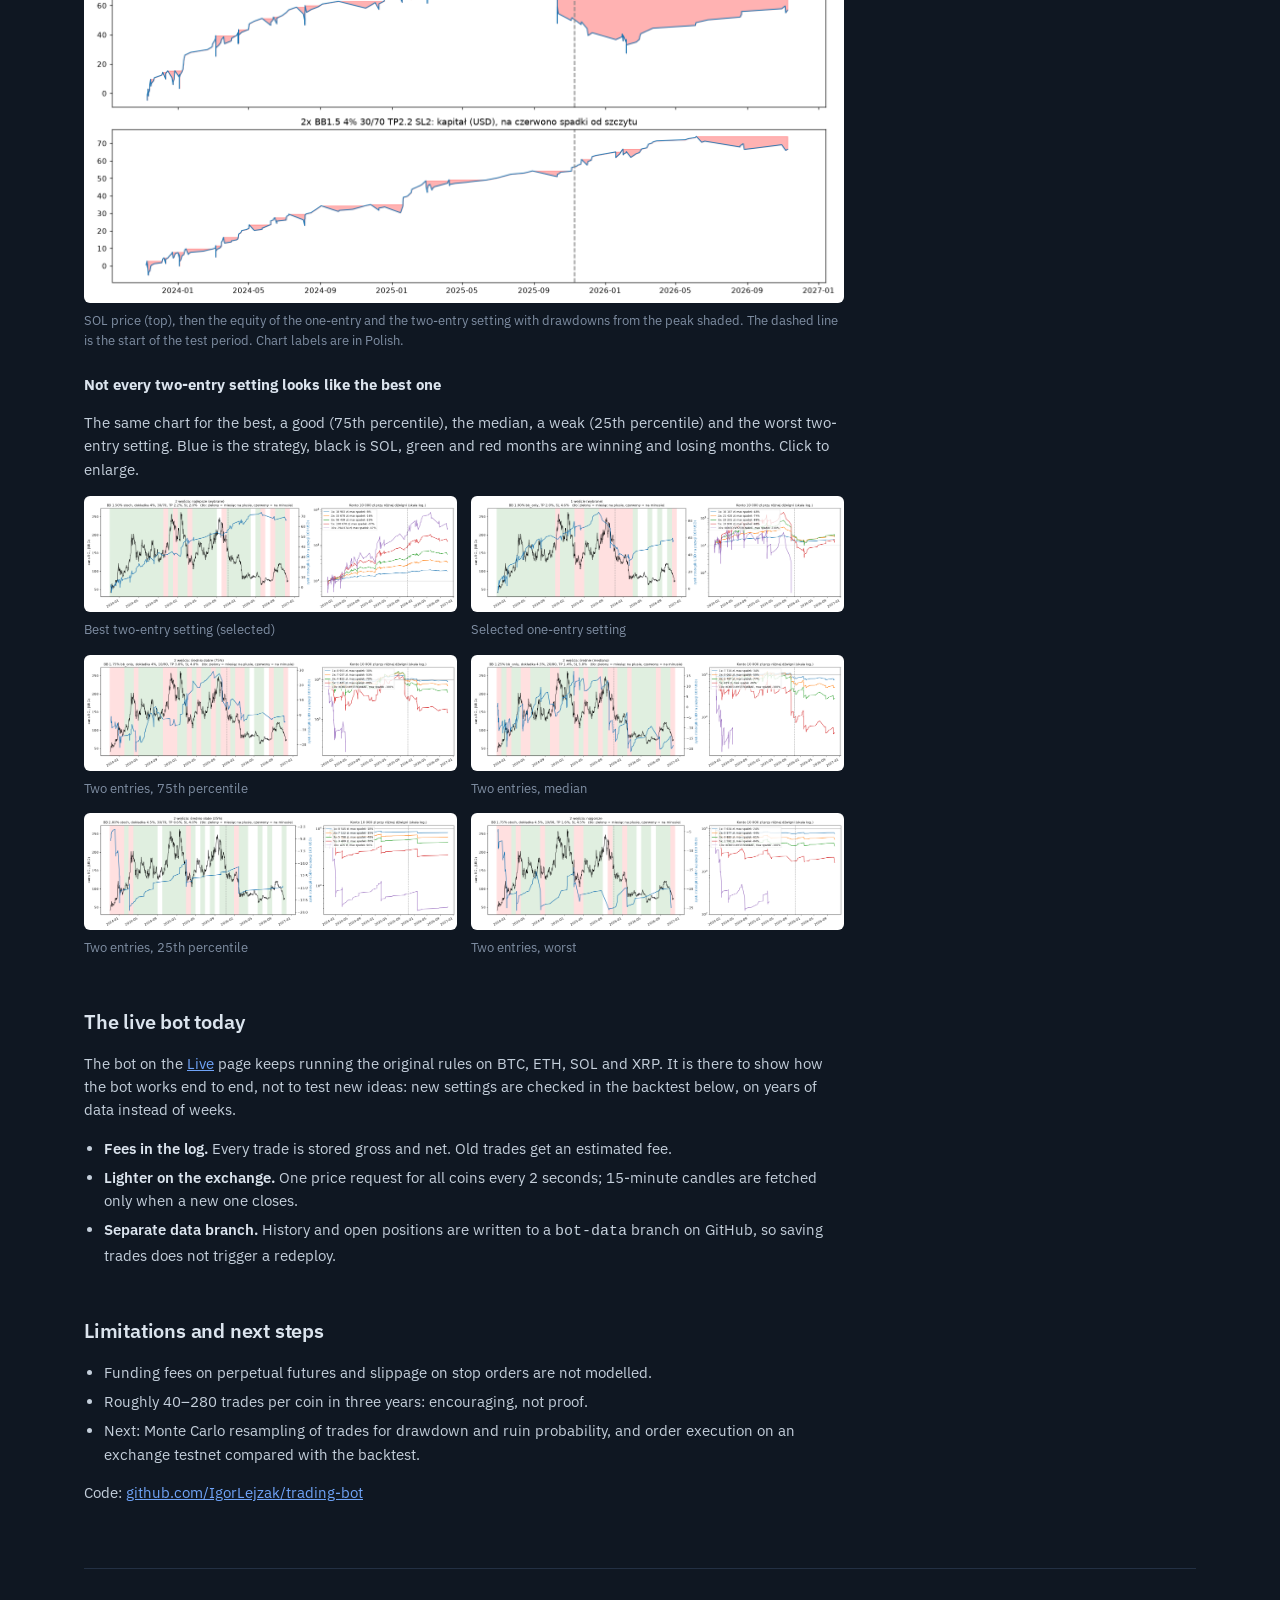
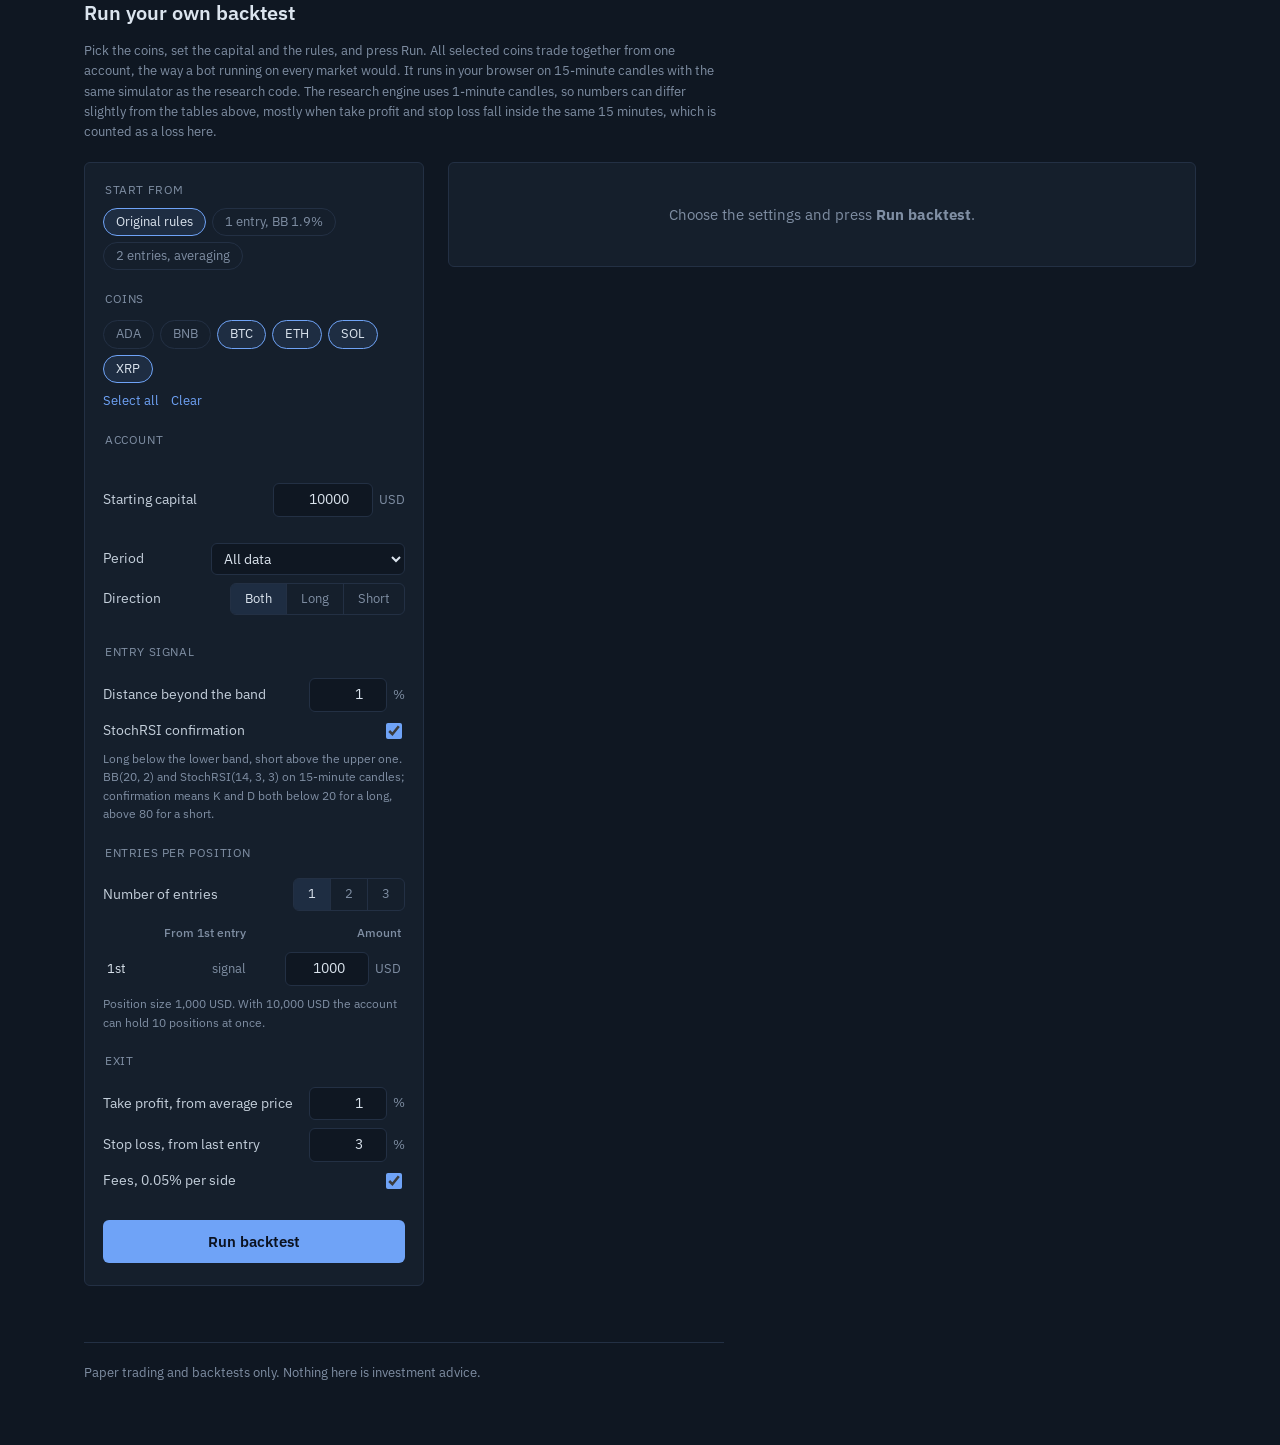
==== commit 442e9b44: "Live: original rules only; Research: portfolio backtest" ====
--- a/research.html
+++ b/research.html
@@ -47,32 +47,47 @@
   /* backtest */
   #backtest { margin-top: 64px; padding-top: 28px; border-top: 1px solid var(--line); scroll-margin-top: 16px; }
   #backtest > h2 { font-size: 20px; margin-bottom: 6px; }
-  .bt { display: grid; grid-template-columns: 320px 1fr; gap: 24px; margin-top: 20px; align-items: start; }
+  .bt { display: grid; grid-template-columns: 340px 1fr; gap: 24px; margin-top: 20px; align-items: start; }
   .form { padding: 18px; }
-  .form fieldset { border: 0; padding: 0; margin: 0 0 18px; }
+  .form fieldset { border: 0; padding: 0; margin: 0 0 20px; }
   .form legend { font-size: 12px; color: var(--muted); text-transform: uppercase; letter-spacing: .05em; margin-bottom: 8px; }
   .row { display: flex; justify-content: space-between; align-items: center; gap: 12px; margin: 8px 0; font-size: 14px; }
   .row label { color: #c4cfdb; }
   .num-in { display: inline-flex; align-items: center; gap: 6px; color: var(--muted); font-size: 13px; }
   .num-in input, select { width: 78px; background: var(--ink); color: var(--text); border: 1px solid var(--line); border-radius: var(--radius);
                           padding: 5px 8px; font: inherit; font-size: 14px; text-align: right; }
+  .num-in input.wide { width: 100px; }
   select { width: auto; text-align: left; }
   input[type=checkbox] { accent-color: var(--steel); width: 16px; height: 16px; }
   .entries-table { width: 100%; font-size: 13px; }
   .entries-table td, .entries-table th { padding: 5px 4px; border: 0; }
   .entries-table input { width: 64px; }
-  .warn { color: var(--down); font-size: 12px; min-height: 1em; }
+  .entries-table input.usd { width: 84px; }
   .presets { display: flex; gap: 6px; flex-wrap: wrap; }
-  .hint { color: var(--muted); font-size: 12px; margin: 2px 0 0; }
+  .presets button, .chips button, .linkbtn { background: none; border: 1px solid var(--line); color: var(--muted); border-radius: 999px;
+                     padding: 3px 12px; font: inherit; font-size: 13px; cursor: pointer; }
+  .presets button[aria-pressed="true"], .chips button[aria-pressed="true"] { color: var(--text); border-color: var(--steel); background: rgba(111, 163, 247, .1); }
+  .chips { display: flex; gap: 6px; flex-wrap: wrap; margin: 4px 0 8px; }
+  .chip-tools { display: flex; gap: 12px; font-size: 13px; }
+  .chip-tools button { background: none; border: 0; color: var(--steel); font: inherit; font-size: 13px; padding: 0; cursor: pointer; }
+  .hint { color: var(--muted); font-size: 12px; margin: 4px 0 0; }
+  .warn { color: var(--down); font-size: 12px; margin: 4px 0 0; }
+  .run { width: 100%; padding: 10px; border-radius: var(--radius); border: 0; background: var(--steel); color: #0b1220;
+         font: inherit; font-weight: 600; cursor: pointer; }
+  .run:disabled { opacity: .6; cursor: wait; }
+  .seg-wide { display: flex; } .seg-wide button { flex: 1; }
 
   .res-head { display: flex; justify-content: space-between; align-items: baseline; gap: 12px; flex-wrap: wrap; margin-bottom: 12px; }
   .res-head h3 { margin: 0; font-size: 15px; }
-  .bt .stats { grid-template-columns: repeat(6, 1fr); }
-  .eq { height: 300px; margin: 16px 0; padding-top: 6px; }
+  .stale { color: var(--muted); font-size: 13px; }
+  .bt .stats { grid-template-columns: repeat(4, 1fr); }
+  .eq { height: 320px; margin: 16px 0; padding-top: 6px; }
   .verdict { margin: 14px 0 0; font-size: 14px; color: #c4cfdb; }
-  .two { display: grid; grid-template-columns: 220px 1fr; gap: 20px; }
-  .trades-scroll { max-height: 300px; overflow: auto; }
-  details summary { cursor: pointer; color: var(--steel); font-size: 14px; margin: 8px 0; }
+  .verdict p { margin: 0 0 6px; }
+  .two { display: grid; grid-template-columns: 1fr 1fr; gap: 24px; margin-top: 8px; }
+  .res h4 { font-size: 14px; margin: 20px 0 8px; font-weight: 600; }
+  .scroll { max-height: 340px; overflow: auto; }
+  .placeholder { padding: 40px 24px; color: var(--muted); text-align: center; }
 
   dialog { border: 0; padding: 0; background: transparent; max-width: 96vw; }
   dialog::backdrop { background: rgba(5, 10, 16, .85); }
@@ -80,7 +95,7 @@
 
   @media (max-width: 900px) {
     .bt, .two { grid-template-columns: 1fr; }
-    .bt .stats { grid-template-columns: repeat(3, 1fr); }
+    .bt .stats { grid-template-columns: repeat(2, 1fr); }
     .gallery { grid-template-columns: 1fr; }
   }
 </style>
@@ -88,8 +103,8 @@
 <body>
 <div class="wrap">
   <div class="topbar">
-    <a class="brand" href="/dashboard-research/static">Trading bot</a>
-    <nav class="nav"><a href="/dashboard-research/static">Live</a><a href="/research" aria-current="page">Research</a></nav>
+    <a class="brand" href="/">Trading bot</a>
+    <nav class="nav"><a href="/">Live</a><a href="/research" aria-current="page">Research</a></nav>
   </div>
 
   <div class="article">
@@ -100,7 +115,7 @@
       <div class="meta">Three years of 1-minute OKX data · SOL, BTC, ETH, XRP · 100 USD per position · 0.05% fee per side</div>
       <nav class="toc">
         <a href="#process">Process</a><a href="#method">Method</a><a href="#findings">Findings</a>
-        <a href="#results">Results</a><a href="#changes">What changed</a><a href="#limits">Limitations</a>
+        <a href="#results">Results</a><a href="#changes">Live bot</a><a href="#limits">Limitations</a>
         <a href="#backtest" class="cta">Run your own backtest →</a>
       </nav>
     </div>
@@ -133,8 +148,9 @@
         Targets that grow and shrink with recent volatility instead of fixed percentages.</li>
       <li><b>Out-of-sample on other coins</b>
         Settings frozen on SOL, then run unchanged on BTC, ETH and XRP, where all three years are unseen data.</li>
-      <li><span class="when">November 2026</span><b>Live bot, version 2</b>
-        Three strategies side by side on 21 coins, with fees in the trade log, so the live data can settle what the backtest could not.</li>
+      <li><span class="when">November 2026</span><b>Backtest for everyone</b>
+        The simulator now runs in the browser on a whole portfolio of coins at once, so any setting can be checked
+        on every market together. The live bot stays on the original rules as a working example.</li>
     </ol>
 
     <h2 id="method">Method</h2>
@@ -205,11 +221,10 @@
       <figure><img src="/docs/report_6.png" alt="Two entries, worst" data-zoom><figcaption>Two entries, worst</figcaption></figure>
     </div>
 
-    <h2 id="changes">What changed in the live bot</h2>
+    <h2 id="changes">The live bot today</h2>
+    <p>The bot on the <a href="/">Live</a> page keeps running the original rules on BTC, ETH, SOL and XRP. It is there to show how
+      the bot works end to end, not to test new ideas: new settings are checked in the backtest below, on years of data instead of weeks.</p>
     <ul>
-      <li><strong>Three strategies at once.</strong> The original rules keep running so the history stays continuous. Next to them
-        run the one-entry setting that transferred best and the two-entry setting that was best on SOL.</li>
-      <li><strong>21 coins instead of 4,</strong> to collect live trades faster and on markets the research never saw.</li>
       <li><strong>Fees in the log.</strong> Every trade is stored gross and net. Old trades get an estimated fee.</li>
       <li><strong>Lighter on the exchange.</strong> One price request for all coins every 2 seconds; 15-minute candles are fetched only when a new one closes.</li>
       <li><strong>Separate data branch.</strong> History and open positions are written to a <code>bot-data</code> branch on GitHub,
@@ -220,8 +235,8 @@
     <ul>
       <li>Funding fees on perpetual futures and slippage on stop orders are not modelled.</li>
       <li>Roughly 40–280 trades per coin in three years: encouraging, not proof.</li>
-      <li>Next: a multi-coin portfolio curve, Monte Carlo resampling of trades for drawdown and ruin probability,
-        and order execution on an exchange testnet compared with the backtest.</li>
+      <li>Next: Monte Carlo resampling of trades for drawdown and ruin probability, and order execution on an
+        exchange testnet compared with the backtest.</li>
     </ul>
     <p>Code: <a href="https://github.com/IgorLejzak/trading-bot">github.com/IgorLejzak/trading-bot</a></p>
   </div>
@@ -229,9 +244,10 @@
   <!-- ===================================================== backtest -->
   <section id="backtest">
     <h2>Run your own backtest</h2>
-    <p class="note" style="max-width:80ch">Set the rules and the result updates as you type. It runs in your browser on 15-minute candles with the
-      same simulator as the research code. The research engine works on 1-minute candles, so numbers can differ slightly from the tables above,
-      mostly when TP and SL fall inside the same 15 minutes, which is counted as a loss here.</p>
+    <p class="note" style="max-width:80ch">Pick the coins, set the capital and the rules, and press Run. All selected coins trade together
+      from one account, the way a bot running on every market would. It runs in your browser on 15-minute candles with the same simulator
+      as the research code. The research engine uses 1-minute candles, so numbers can differ slightly from the tables above, mostly when
+      take profit and stop loss fall inside the same 15 minutes, which is counted as a loss here.</p>
 
     <div class="bt">
       <form class="form panel" id="form" onsubmit="return false">
@@ -240,23 +256,31 @@
           <div class="presets" id="presets"></div>
         </fieldset>
         <fieldset>
-          <legend>Market</legend>
-          <div class="row"><label for="coin">Coin</label><select id="coin"></select></div>
+          <legend>Coins</legend>
+          <div class="chips" id="coins"><span class="hint">Loading the list of coins</span></div>
+          <div class="chip-tools"><button type="button" id="all">Select all</button><button type="button" id="none">Clear</button></div>
+        </fieldset>
+        <fieldset>
+          <legend>Account</legend>
+          <div class="row"><label for="capital">Starting capital</label><span class="num-in"><input id="capital" class="wide" type="number" step="1000" min="1">USD</span></div>
           <div class="row"><label for="period">Period</label>
             <select id="period"><option value="all">All data</option><option value="train">Train (to Nov 10, 2025)</option><option value="test">Test (from Nov 10, 2025)</option></select></div>
+          <div class="row"><label>Direction</label>
+            <div class="seg" id="dir"><button type="button" data-d="both">Both</button><button type="button" data-d="long">Long</button><button type="button" data-d="short">Short</button></div></div>
         </fieldset>
         <fieldset>
           <legend>Entry signal</legend>
           <div class="row"><label for="bb">Distance beyond the band</label><span class="num-in"><input id="bb" type="number" step="0.1" min="0" max="10">%</span></div>
           <div class="row"><label for="stoch">StochRSI confirmation</label><input id="stoch" type="checkbox"></div>
-          <p class="hint">Long below the lower band, short above the upper one. BB(20, 2) and StochRSI(14, 3, 3) on 15-minute candles; confirmation means K and D both below 20 for a long, above 80 for a short.</p>
-        </fieldset>
-        <fieldset>
-          <legend>Entries</legend>
+          <p class="hint">Long below the lower band, short above the upper one. BB(20, 2) and StochRSI(14, 3, 3) on 15-minute candles;
+            confirmation means K and D both below 20 for a long, above 80 for a short.</p>
+        </fieldset>
+        <fieldset>
+          <legend>Entries per position</legend>
           <div class="row"><label>Number of entries</label>
             <div class="seg" id="n-entries"><button type="button" data-n="1">1</button><button type="button" data-n="2">2</button><button type="button" data-n="3">3</button></div></div>
-          <table class="entries-table"><thead><tr><th></th><th class="num">From 1st entry</th><th class="num">Capital</th></tr></thead><tbody id="entries"></tbody></table>
-          <div class="warn" id="split-warn"></div>
+          <table class="entries-table"><thead><tr><th></th><th class="num">From 1st entry</th><th class="num">Amount</th></tr></thead><tbody id="entries"></tbody></table>
+          <p class="hint" id="size-hint"></p>
         </fieldset>
         <fieldset>
           <legend>Exit</legend>
@@ -265,26 +289,12 @@
           <p class="hint" id="sl-hint"></p>
           <div class="row"><label for="fee">Fees, 0.05% per side</label><input id="fee" type="checkbox" checked></div>
         </fieldset>
+        <button type="button" class="run" id="run">Run backtest</button>
+        <p class="warn" id="form-warn"></p>
       </form>
 
-      <div>
-        <div class="res-head"><h3 id="res-title">Result</h3><span class="note" id="res-meta"></span></div>
-        <div class="stats" id="res-stats"><div><div class="v">–</div><div class="k">Loading data</div></div></div>
-        <p class="verdict" id="verdict"></p>
-        <div class="eq lc panel" id="eq"></div>
-        <div class="two">
-          <div>
-            <h3 style="font-size:14px;margin:0 0 8px">By year</h3>
-            <table><thead><tr><th>Year</th><th class="num">Trades</th><th class="num">USD</th></tr></thead><tbody id="years"></tbody></table>
-          </div>
-          <div>
-            <details><summary>Show the trades</summary>
-              <div class="trades-scroll"><table>
-                <thead><tr><th>Opened</th><th>Side</th><th class="num">Avg entry</th><th class="num">Exit</th><th class="num">Fills</th><th class="num">USD</th></tr></thead>
-                <tbody id="trades"></tbody></table></div>
-            </details>
-          </div>
-        </div>
+      <div class="res" id="res">
+        <div class="panel placeholder">Choose the settings and press <b>Run backtest</b>.</div>
       </div>
     </div>
   </section>
@@ -299,114 +309,190 @@
 <script>
 const TEST_START = Date.UTC(2025, 10, 10);
 const PRESETS = {
-  "Original rules": { bb: 1.0, stoch: true, n: 1, dists: [], split: [100], tp: 1.0, sl: 3.0 },
-  "1 entry, BB 1.9%": { bb: 1.9, stoch: false, n: 1, dists: [], split: [100], tp: 2.0, sl: 4.6 },
-  "2 entries, averaging": { bb: 1.5, stoch: true, n: 2, dists: [4.0], split: [30, 70], tp: 2.2, sl: 2.0 },
+  "Original rules": { bb: 1.0, stoch: true, n: 1, dists: [], amounts: [1000], tp: 1.0, sl: 3.0 },
+  "1 entry, BB 1.9%": { bb: 1.9, stoch: false, n: 1, dists: [], amounts: [1000], tp: 2.0, sl: 4.6 },
+  "2 entries, averaging": { bb: 1.5, stoch: true, n: 2, dists: [4.0], amounts: [300, 700], tp: 2.2, sl: 2.0 },
 };
 const fmt = (v, d = 2) => Number(v).toLocaleString("en-US", { minimumFractionDigits: d, maximumFractionDigits: d });
+const usd = (v, d = 0) => fmt(v, d);
 const signed = (v, d = 2) => (v > 0 ? "+" : "") + fmt(v, d);
-const priceFmt = v => v >= 1000 ? fmt(v, 1) : v >= 10 ? fmt(v, 2) : fmt(v, 4);
+const priceFmt = v => v >= 1000 ? fmt(v, 1) : v >= 10 ? fmt(v, 2) : v >= 0.1 ? fmt(v, 4) : Number(v).toPrecision(4);
+const dt = ms => new Date(ms).toISOString().slice(0, 16).replace("T", " ");
 const $ = id => document.getElementById(id);
 const cache = {};
-let P = structuredClone(PRESETS["1 entry, BB 1.9%"]), activePreset = "1 entry, BB 1.9%";
+let P = { ...structuredClone(PRESETS["Original rules"]), capital: 10000, dir: "both" }, activePreset = "Original rules";
+let available = [], selected = new Set(["SOL", "BTC", "ETH", "XRP"]), lastRun = null;
 
 // powiększanie wykresów
-document.querySelectorAll("[data-zoom]").forEach(img => img.onclick = () => {
-  const d = $("zoom"); d.querySelector("img").src = img.src; d.showModal();
-});
+document.querySelectorAll("[data-zoom]").forEach(img => img.onclick = () => { const d = $("zoom"); d.querySelector("img").src = img.src; d.showModal(); });
 $("zoom").onclick = () => $("zoom").close();
 
+function renderCoins() {
+  $("coins").innerHTML = available.map(c => `<button type="button" data-c="${c}" aria-pressed="${selected.has(c)}">${c}</button>`).join("");
+  $("coins").querySelectorAll("button").forEach(b => b.onclick = () => {
+    selected.has(b.dataset.c) ? selected.delete(b.dataset.c) : selected.add(b.dataset.c); renderCoins(); markStale();
+  });
+}
+$("all").onclick = () => { selected = new Set(available); renderCoins(); markStale(); };
+$("none").onclick = () => { selected = new Set(); renderCoins(); markStale(); };
+
+function sizeHint() {
+  const size = P.amounts.slice(0, P.n).reduce((a, b) => a + (+b || 0), 0);
+  const fit = size > 0 ? Math.floor(P.capital / size) : 0;
+  $("size-hint").textContent = size > 0
+    ? `Position size ${usd(size)} USD. With ${usd(P.capital)} USD the account can hold ${fit} position${fit === 1 ? "" : "s"} at once` +
+      (P.n > 1 ? "; the full amount is set aside at the first entry so every add is covered." : ".")
+    : "";
+}
+
 function fillForm() {
-  $("bb").value = P.bb; $("stoch").checked = P.stoch; $("tp").value = P.tp; $("sl").value = P.sl;
+  $("bb").value = P.bb; $("stoch").checked = P.stoch; $("tp").value = P.tp; $("sl").value = P.sl; $("capital").value = P.capital;
   document.querySelectorAll("#n-entries button").forEach(b => b.setAttribute("aria-pressed", Number(b.dataset.n) === P.n));
+  document.querySelectorAll("#dir button").forEach(b => b.setAttribute("aria-pressed", b.dataset.d === P.dir));
   const rows = [];
   for (let k = 0; k < P.n; k++)
     rows.push(`<tr><td>${["1st", "2nd", "3rd"][k]}</td>
       <td class="num">${k === 0 ? '<span class="note">signal</span>' : `<span class="num-in"><input type="number" step="0.5" min="0.1" data-d="${k - 1}" value="${P.dists[k - 1]}">%</span>`}</td>
-      <td class="num"><span class="num-in"><input type="number" step="5" min="1" max="100" data-w="${k}" value="${P.split[k]}">%</span></td></tr>`);
+      <td class="num"><span class="num-in"><input class="usd" type="number" step="100" min="1" data-w="${k}" value="${P.amounts[k]}">USD</span></td></tr>`);
   $("entries").innerHTML = rows.join("");
-  $("sl-hint").textContent = P.n > 1 ? "The stop loss is placed only after the last entry has filled. Until then the position waits for the next entry." : "";
+  $("sl-hint").textContent = P.n > 1 ? "The stop loss is placed after the last entry fills. Until then the position waits for the next entry." : "";
   document.querySelectorAll("#presets button").forEach(b => b.setAttribute("aria-pressed", b.dataset.p === activePreset));
+  sizeHint();
 }
 
 function readForm() {
-  P.bb = +$("bb").value; P.stoch = $("stoch").checked; P.tp = +$("tp").value; P.sl = +$("sl").value;
+  P.bb = +$("bb").value; P.stoch = $("stoch").checked; P.tp = +$("tp").value; P.sl = +$("sl").value; P.capital = +$("capital").value;
   document.querySelectorAll("[data-d]").forEach(i => P.dists[+i.dataset.d] = +i.value);
-  document.querySelectorAll("[data-w]").forEach(i => P.split[+i.dataset.w] = +i.value);
-}
-
-function setEntries(n) {
-  const defaults = { 1: { dists: [], split: [100] }, 2: { dists: [4], split: [30, 70] }, 3: { dists: [2, 5], split: [30, 30, 40] } };
-  P.n = n; P.dists = (P.dists.length >= n - 1 ? P.dists.slice(0, n - 1) : defaults[n].dists);
-  P.split = P.split.length === n ? P.split : defaults[n].split.slice();
-  activePreset = null; fillForm(); run();
-}
-
-$("presets").innerHTML = Object.keys(PRESETS).map(k => `<div class="seg"><button type="button" data-p="${k}">${k}</button></div>`).join("");
-document.querySelectorAll("#presets button").forEach(b => b.onclick = () => { P = structuredClone(PRESETS[b.dataset.p]); activePreset = b.dataset.p; fillForm(); run(); });
-document.querySelectorAll("#n-entries button").forEach(b => b.onclick = () => setEntries(Number(b.dataset.n)));
-let tmr;
-$("form").addEventListener("input", () => { activePreset = null; document.querySelectorAll("#presets button").forEach(b => b.setAttribute("aria-pressed", false)); clearTimeout(tmr); tmr = setTimeout(() => { readForm(); run(); }, 250); });
-
-async function loadCoin(coin) {
-  if (!cache[coin]) cache[coin] = fetch(`/data/web/${coin}.json`).then(r => { if (!r.ok) throw new Error(r.status); return r.json(); })
+  document.querySelectorAll("[data-w]").forEach(i => P.amounts[+i.dataset.w] = +i.value);
+}
+
+function markStale() {
+  sizeHint();
+  if (lastRun && $("stale")) $("stale").textContent = "Settings changed. Press Run backtest to update.";
+}
+
+$("presets").innerHTML = Object.keys(PRESETS).map(k => `<button type="button" data-p="${k}">${k}</button>`).join("");
+document.querySelectorAll("#presets button").forEach(b => b.onclick = () => {
+  readForm(); P = { ...structuredClone(PRESETS[b.dataset.p]), capital: P.capital, dir: P.dir }; activePreset = b.dataset.p; fillForm(); markStale();
+});
+document.querySelectorAll("#n-entries button").forEach(b => b.onclick = () => {
+  readForm();
+  const n = Number(b.dataset.n), def = { 1: [[], [1000]], 2: [[4], [300, 700]], 3: [[2, 5], [300, 300, 400]] }[n];
+  if (n !== P.n) { P.n = n; P.dists = P.dists.length >= n - 1 ? P.dists.slice(0, n - 1) : def[0]; P.amounts = P.amounts.length === n ? P.amounts : def[1].slice(); }
+  activePreset = null; fillForm(); markStale();
+});
+document.querySelectorAll("#dir button").forEach(b => b.onclick = () => { readForm(); P.dir = b.dataset.d; fillForm(); markStale(); });
+$("form").addEventListener("input", () => {
+  readForm(); activePreset = null;
+  document.querySelectorAll("#presets button").forEach(b => b.setAttribute("aria-pressed", false));
+  markStale();
+});
+
+async function loadCoin(c) {
+  cache[c] ||= fetch(`/data/web/${c}.json`).then(r => { if (!r.ok) throw new Error(c); return r.json(); })
     .then(J => ({ t0: J.t0, step: J.step, o: Float64Array.from(J.o), h: Float64Array.from(J.h), l: Float64Array.from(J.l), c: Float64Array.from(J.c) }));
-  return cache[coin];
-}
-
-async function run() {
-  const coin = $("coin").value;
-  if (!coin) return;
-  const sum = P.split.slice(0, P.n).reduce((a, b) => a + b, 0);
-  $("split-warn").textContent = Math.abs(sum - 100) > 0.01 ? `Capital adds up to ${fmt(sum, 0)}%; it is scaled to 100% for the test.` : "";
-  const bad = !(P.bb >= 0 && P.tp > 0 && P.sl > 0) || P.dists.slice(0, P.n - 1).some(d => !(d > 0)) || P.split.slice(0, P.n).some(w => !(w > 0));
-  if (bad) { $("verdict").textContent = "Fill in every field with a positive number."; return; }
-  let D;
-  try { D = await loadCoin(coin); }
-  catch (e) { $("res-stats").innerHTML = `<div><div class="v">–</div><div class="k">No data for ${coin} on the server</div></div>`; return; }
-  const period = $("period").value;
-  const from = period === "test" ? TEST_START : D.t0, to = period === "train" ? TEST_START : Infinity;
-  const weights = P.split.slice(0, P.n).map(w => w / sum);
-  const r = BT.backtest(D, { bb: P.bb / 100, stoch: P.stoch, tp: P.tp / 100, sl: P.sl / 100, weights,
-                             dists: P.dists.slice(0, P.n - 1).map(d => d / 100), fee: $("fee").checked ? 0.0005 : 0, capital: 100, from, to });
-  const end = Math.min(to, D.t0 + (D.c.length - 1) * D.step);
-  const d0 = new Date(Math.max(from, D.t0)).toISOString().slice(0, 10), d1 = new Date(end).toISOString().slice(0, 10);
-  $("res-title").textContent = `${coin}/USDT, ${d0} to ${d1}`;
-  $("res-meta").textContent = `${r.signals} signals, ${r.trades} trades`;
-  const per = r.trades ? r.net / r.trades : 0;
-  const ratio = r.maxDd < 0 ? r.net / -r.maxDd : null;
-  $("res-stats").innerHTML = [
-    [r.trades, "Trades"],
-    [r.trades ? Math.round(r.wins / r.trades * 100) + "%" : "–", "Winning"],
-    [`<span class="${r.net >= 0 ? "up" : "down"}">${signed(r.net, 1)}</span>`, "Result, USD"],
-    [fmt(r.maxDd, 1), "Max drawdown, USD"],
-    [ratio == null ? "–" : fmt(ratio, 2), "Result / drawdown"],
-    [r.trades ? signed(per) : "–", "Average per trade"],
-  ].map(([v, k]) => `<div><div class="v">${v}</div><div class="k">${k}</div></div>`).join("");
-  $("verdict").innerHTML = r.trades
-    ? `Random entries with the same exit rules made <b>${signed(r.random.perTrade)} USD</b> per trade and won ${Math.round(r.random.winRate * 100)}% of them. ` +
-      (per > r.random.perTrade ? `The signal beats random by ${fmt(per - r.random.perTrade)} USD per trade.` : `The signal does <b>not</b> beat random entries.`) +
-      (P.n > 1 ? ` On average ${fmt(r.avgFills, 2)} of ${P.n} entries filled.` : "")
-    : "No trades in this period with these rules.";
-  lineChart($("eq"), [{ name: "Result", color: "var(--s1)", pts: r.curve }], { base: 0, fmt: v => signed(v) + " USD" });
-  $("years").innerHTML = Object.entries(r.years).map(([y, v]) =>
-    `<tr><td>${y}</td><td class="num">${v.trades}</td><td class="num ${v.pnl >= 0 ? "up" : "down"}">${signed(v.pnl, 1)}</td></tr>`).join("");
-  $("trades").innerHTML = r.list.slice().reverse().map((t, n) => {
-    const v = r.netList[r.list.length - 1 - n];
-    return `<tr><td>${new Date(D.t0 + t.i * D.step).toISOString().slice(0, 16).replace("T", " ")}</td>
-      <td class="${t.side === 1 ? "pos-long" : "pos-short"}">${t.side === 1 ? "Long" : "Short"}</td>
-      <td class="num">${priceFmt(t.avg)}</td><td class="num">${priceFmt(t.exit)}</td><td class="num">${t.fills}</td>
-      <td class="num ${v >= 0 ? "up" : "down"}">${signed(v)}</td></tr>`;
-  }).join("");
-}
-$("coin").onchange = run; $("period").onchange = run;
-let rz; window.addEventListener("resize", () => { clearTimeout(rz); rz = setTimeout(run, 200); });
+  return cache[c];
+}
+
+function validate() {
+  const errs = [];
+  if (!selected.size) errs.push("Select at least one coin.");
+  if (!(P.capital > 0)) errs.push("Set the starting capital.");
+  if (!(P.bb >= 0 && P.tp > 0 && P.sl > 0)) errs.push("Distance, take profit and stop loss must be positive numbers.");
+  if (P.amounts.slice(0, P.n).some(a => !(a > 0))) errs.push("Every entry needs an amount in USD.");
+  if (P.dists.slice(0, P.n - 1).some(d => !(d > 0))) errs.push("Every add needs a distance from the first entry.");
+  for (let k = 1; k < P.n - 1; k++) if (P.dists[k] <= P.dists[k - 1]) errs.push("Each add must be further from the first entry than the previous one.");
+  const size = P.amounts.slice(0, P.n).reduce((a, b) => a + b, 0);
+  if (size > P.capital) errs.push(`One position (${usd(size)} USD) is larger than the capital.`);
+  return errs;
+}
+
+$("run").onclick = async () => {
+  readForm();
+  const errs = validate();
+  $("form-warn").textContent = errs.join(" ");
+  if (errs.length) return;
+  const coins = available.filter(c => selected.has(c));
+  const btn = $("run"); btn.disabled = true;
+  try {
+    let done = 0;
+    const loaded = await Promise.all(coins.map(c => loadCoin(c).then(D => { btn.textContent = `Loading data ${++done}/${coins.length}`; return { name: c, D }; })));
+    btn.textContent = "Calculating";
+    await new Promise(r => setTimeout(r, 20));
+    const period = $("period").value;
+    const params = { bb: P.bb / 100, stoch: P.stoch, dir: P.dir, tp: P.tp / 100, sl: P.sl / 100, amounts: P.amounts.slice(0, P.n),
+                     dists: P.dists.slice(0, P.n - 1).map(d => d / 100), fee: $("fee").checked ? 0.0005 : 0, capital: P.capital,
+                     from: period === "test" ? TEST_START : null, to: period === "train" ? TEST_START : null };
+    lastRun = { r: BT.portfolio(loaded, params), loaded, params, coins };
+    render(lastRun);
+  } catch (e) {
+    $("form-warn").textContent = `Could not load data for ${e.message}.`;
+  } finally { btn.disabled = false; btn.textContent = "Run backtest"; }
+};
+
+function render({ r, loaded, params, coins }) {
+  const starts = loaded.map(x => x.D.t0), ends = loaded.map(x => x.D.t0 + (x.D.c.length - 1) * x.D.step);
+  const d0 = new Date(Math.max(params.from ?? 0, Math.min(...starts))).toISOString().slice(0, 10);
+  const d1 = new Date(Math.min(params.to ?? Infinity, Math.max(...ends))).toISOString().slice(0, 10);
+  const ret = r.net / params.capital * 100, per = r.trades ? r.net / r.trades : 0;
+  const title = coins.length <= 6 ? coins.join(", ") : `${coins.length} coins`;
+  const dirTxt = { both: "", long: ", long only", short: ", short only" }[params.dir];
+  const posTxt = r.size === params.capital ? "one position at a time" : `up to ${Math.floor(params.capital / r.size)} positions at once`;
+  $("res").innerHTML = `
+    <div class="res-head"><h3>${title}, ${d0} to ${d1}${dirTxt}</h3><span class="stale" id="stale"></span></div>
+    <div class="stats">${[
+      [usd(r.end), "Final capital, USD"],
+      [`<span class="${r.net >= 0 ? "up" : "down"}">${signed(ret, 1)}%</span>`, `Return (${signed(r.net, 0)} USD)`],
+      [`${fmt(r.maxDdPct * 100, 1)}%`, `Max drawdown (${usd(r.maxDd)} USD)`],
+      [r.maxDd < 0 ? fmt(r.net / -r.maxDd, 2) : "–", "Result / drawdown"],
+      [r.trades, "Trades"],
+      [r.trades ? Math.round(r.wins / r.trades * 100) + "%" : "–", "Winning"],
+      [r.trades ? signed(per) : "–", "Average per trade, USD"],
+      [r.avgWin != null ? `+${fmt(r.avgWin)} / ${r.avgLoss != null ? fmt(r.avgLoss) : "–"}` : "–", "Average win / loss, USD"],
+    ].map(([v, k]) => `<div><div class="v">${v}</div><div class="k">${k}</div></div>`).join("")}</div>
+    <div class="verdict">
+      <p>Positions of ${usd(r.size)} USD, ${posTxt}. At most ${r.maxOpen} were open together.
+        ${r.skipped ? `<b>${r.skipped}</b> signals were skipped because the capital was already in use.` : "No signal was skipped for lack of capital."}
+        ${r.openAtEnd ? `${r.openAtEnd} position${r.openAtEnd > 1 ? "s were" : " was"} still open at the end and ${r.openAtEnd > 1 ? "are" : "is"} not counted.` : ""}
+        ${params.amounts.length > 1 && r.trades ? `On average ${fmt(r.avgFills, 2)} of ${params.amounts.length} entries filled.` : ""}</p>
+      <p>Random entries on the same coins with the same exits made <b>${signed(r.random.perTrade)} USD</b> per trade and won ${Math.round(r.random.winRate * 100)}% of them.
+        ${!r.trades ? "" : per > r.random.perTrade ? `The signal beats random by ${fmt(per - r.random.perTrade)} USD per trade.` : "The signal does <b>not</b> beat random entries."}</p>
+    </div>
+    <div class="eq lc panel" id="eq"></div>
+    <div class="two">
+      <div>
+        <h4>By coin</h4>
+        <div class="scroll"><table><thead><tr><th>Coin</th><th class="num">Trades</th><th class="num">Winning</th><th class="num">USD</th><th class="num">Skipped</th></tr></thead><tbody>
+        ${r.perCoin.slice().sort((a, b) => b.pnl - a.pnl).map(c => `<tr><td>${c.name}</td><td class="num">${c.trades}</td>
+          <td class="num">${c.trades ? Math.round(c.wins / c.trades * 100) + "%" : "–"}</td>
+          <td class="num ${c.pnl >= 0 ? "up" : "down"}">${signed(c.pnl, 0)}</td><td class="num">${c.skipped || ""}</td></tr>`).join("")}
+        </tbody></table></div>
+      </div>
+      <div>
+        <h4>By year</h4>
+        <table><thead><tr><th>Year</th><th class="num">Trades</th><th class="num">USD</th></tr></thead><tbody>
+        ${Object.entries(r.years).map(([y, v]) => `<tr><td>${y}</td><td class="num">${v.trades}</td><td class="num ${v.pnl >= 0 ? "up" : "down"}">${signed(v.pnl, 0)}</td></tr>`).join("")}
+        </tbody></table>
+      </div>
+    </div>
+    <h4>Trades (${r.trades}, newest first)</h4>
+    <div class="scroll"><table>
+      <thead><tr><th>Closed</th><th>Coin</th><th>Side</th><th class="num hide-sm">Avg entry</th><th class="num hide-sm">Exit</th><th class="num">Fills</th><th class="num">USD</th></tr></thead>
+      <tbody>${r.list.slice().reverse().slice(0, 500).map(t => `<tr><td>${dt(t.exitMs)}</td><td>${t.coin}</td>
+        <td class="${t.side === 1 ? "pos-long" : "pos-short"}">${t.side === 1 ? "Long" : "Short"}</td>
+        <td class="num hide-sm">${priceFmt(t.avg)}</td><td class="num hide-sm">${priceFmt(t.exit)}</td><td class="num">${t.fills}</td>
+        <td class="num ${t.pnl >= 0 ? "up" : "down"}">${signed(t.pnl)}</td></tr>`).join("")}</tbody></table></div>
+    ${r.trades > 500 ? '<p class="hint">Showing the newest 500 trades.</p>' : ""}`;
+  lineChart($("eq"), [{ name: "Capital", color: "var(--s1)", pts: r.curve }], { base: params.capital, fmt: v => usd(v) + " USD" });
+}
+let rz; window.addEventListener("resize", () => { clearTimeout(rz); rz = setTimeout(() => lastRun && $("eq") && lineChart($("eq"), [{ name: "Capital", color: "var(--s1)", pts: lastRun.r.curve }], { base: lastRun.params.capital, fmt: v => usd(v) + " USD" }), 200); });
 
 fillForm();
-fetch("/data/web/index.json").then(r => r.json()).then(coins => {
-  $("coin").innerHTML = coins.map(c => `<option${c === "SOL" ? " selected" : ""}>${c}</option>`).join("");
-  run();
-}).catch(() => { $("res-stats").innerHTML = '<div><div class="v">–</div><div class="k">Backtest data is not available</div></div>'; });
+fetch("/data/web/index.json").then(r => r.json()).then(list => {
+  available = list; selected = new Set(list.filter(c => selected.has(c)));
+  if (!selected.size) selected = new Set(list.slice(0, 4));
+  renderCoins();
+}).catch(() => { $("coins").innerHTML = '<span class="warn">Backtest data is not available on the server.</span>'; });
 </script>
 </body>
 </html>
